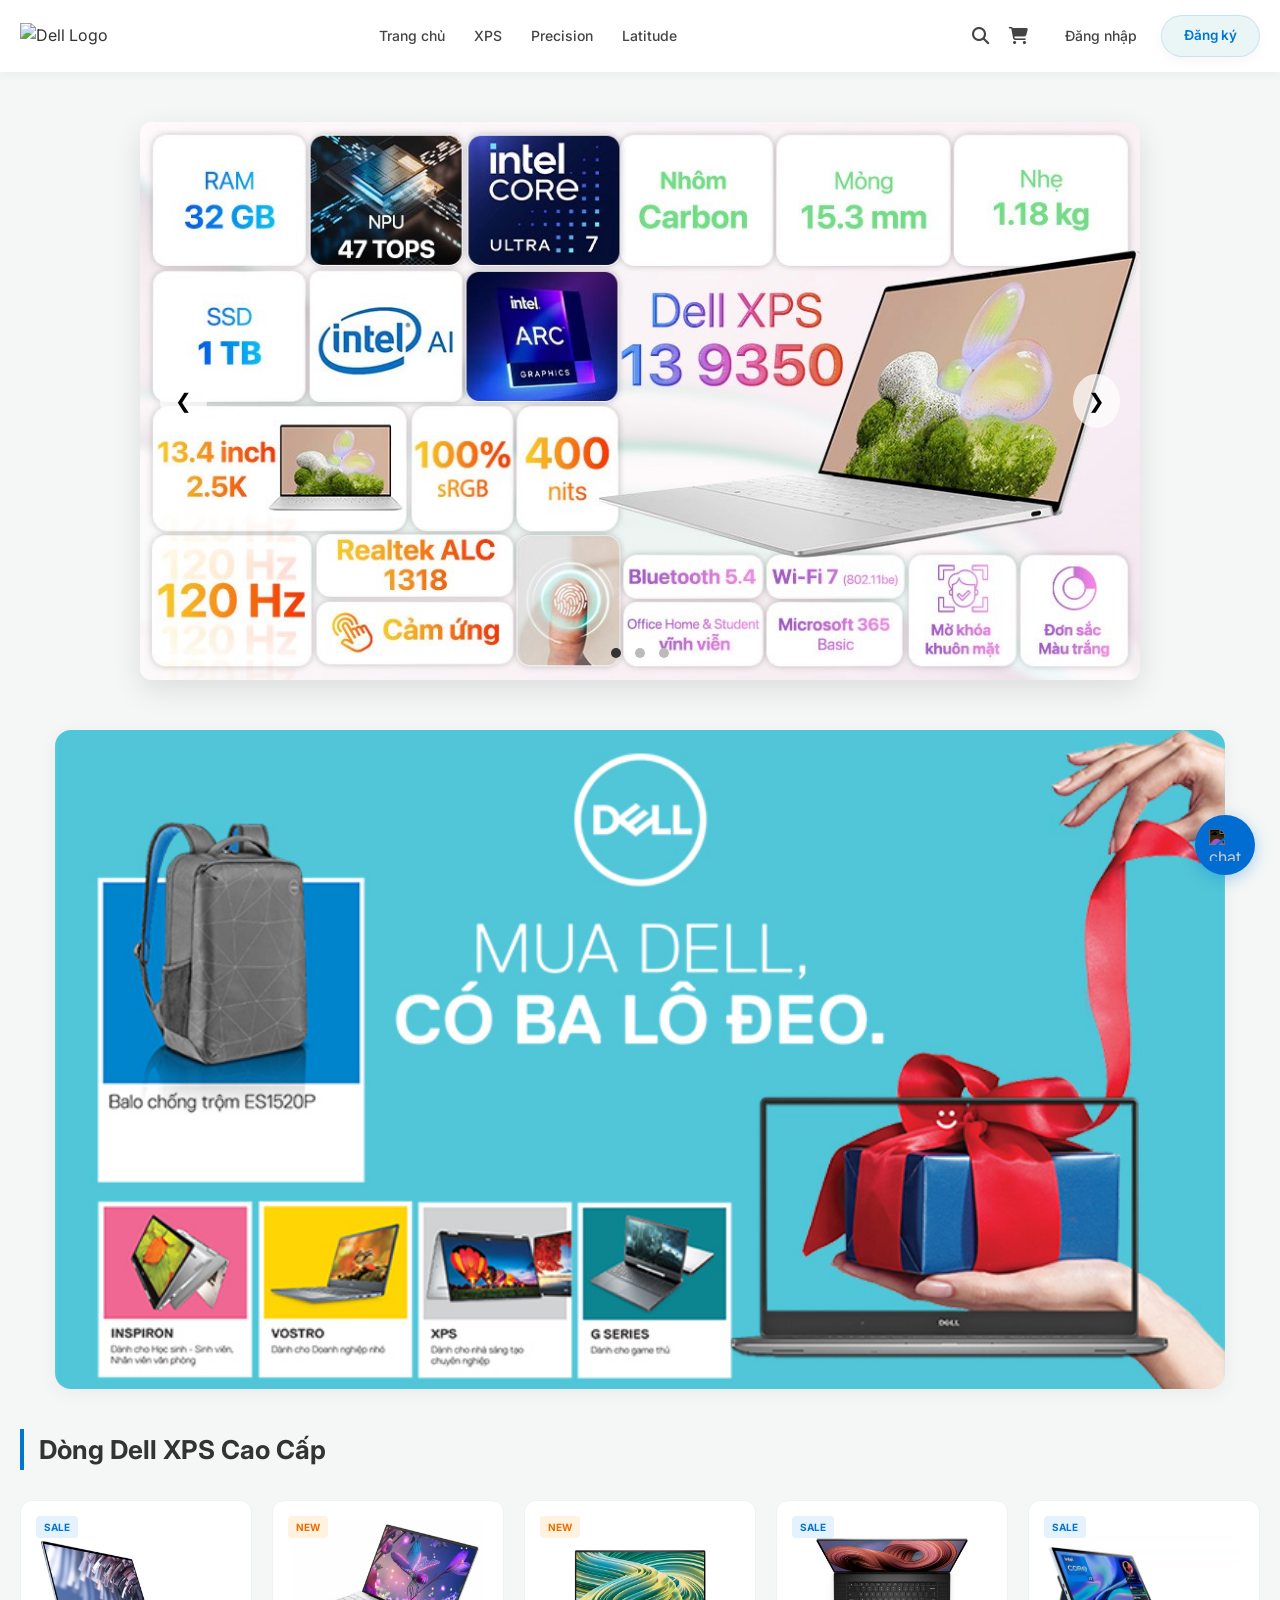
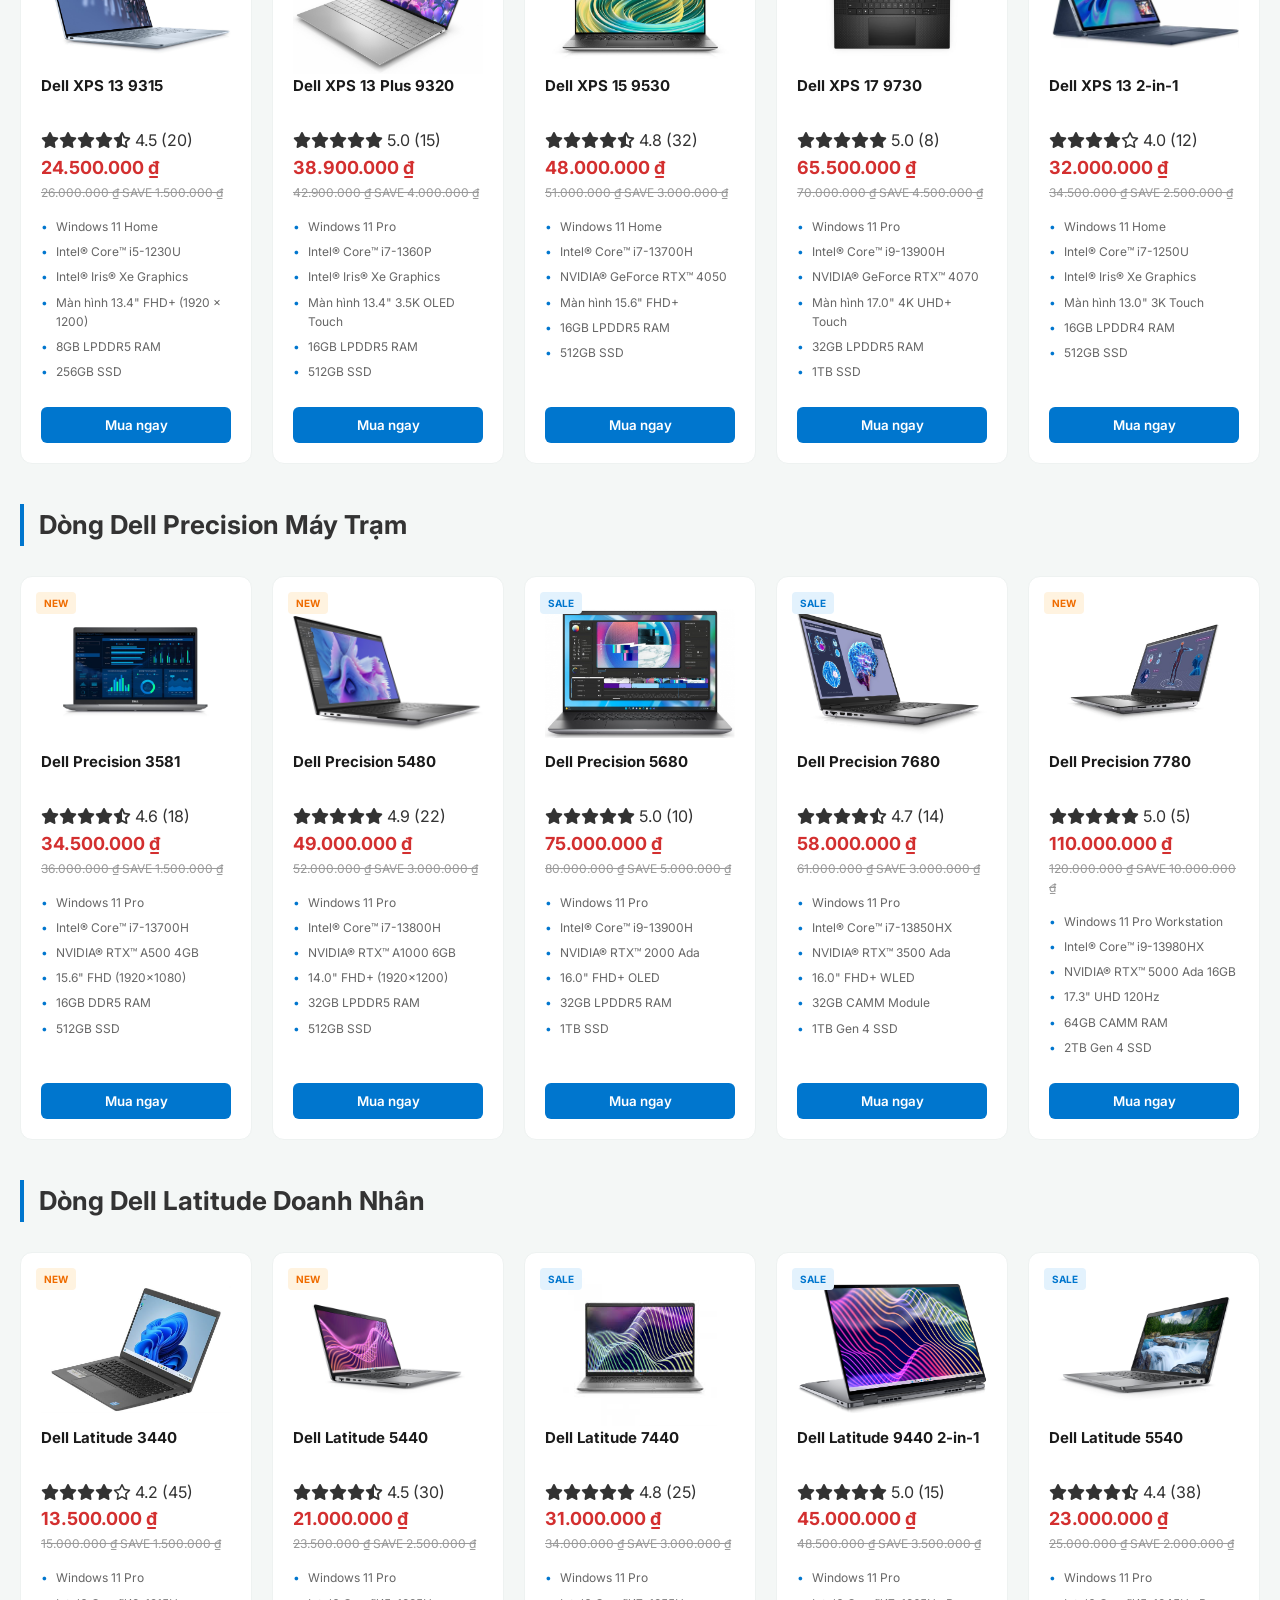
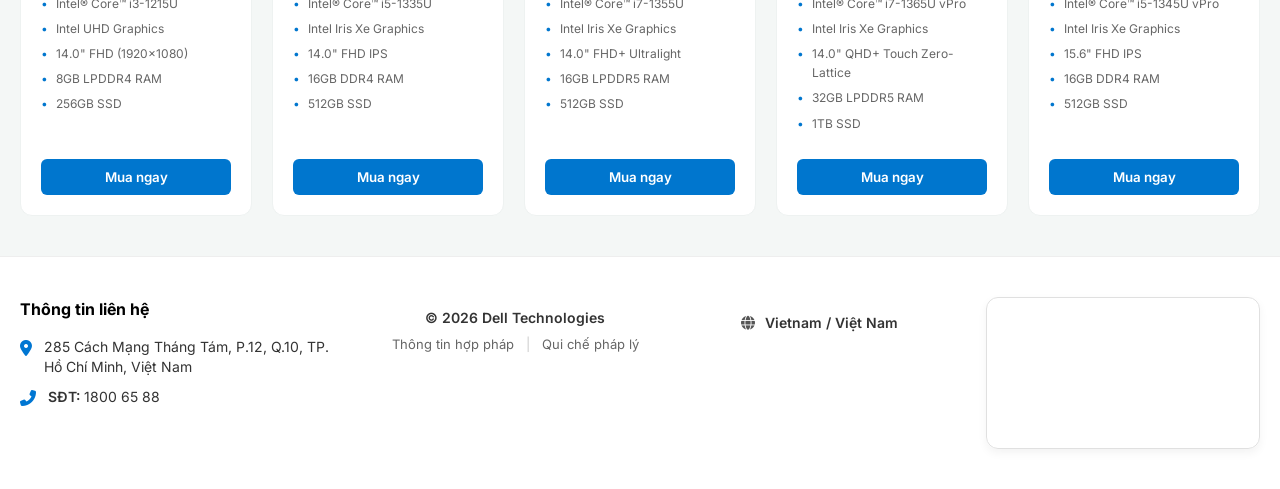
==== index.html @ 3cbc4e4b "first commit" ====
<!DOCTYPE html>
<html lang="vi">
<head>
    <meta charset="UTF-8">
    <meta name="viewport" content="width=device-width, initial-scale=1.0">
    <title>Dell Store - Cửa hàng chính hãng</title>
    <link rel="preconnect" href="https://fonts.googleapis.com">
    <link rel="preconnect" href="https://fonts.gstatic.com" crossorigin>
    <link href="https://fonts.googleapis.com/css2?family=Roboto:wght@300;400;500;700&display=swap" rel="stylesheet">
    <link rel="stylesheet" href="style.css">
    <link rel="stylesheet" href="https://cdnjs.cloudflare.com/ajax/libs/font-awesome/6.4.0/css/all.min.css">
</head>
<body>


<nav class="navbar">
    <div class="nav-container">
        <div class="logo">
            <img src="https://upload.wikimedia.org/wikipedia/commons/1/18/Dell_logo_2016.svg" alt="Dell Logo">
        </div>
        <div class="nav-links">
            <a href="#">Trang chủ</a>
            <a href="#xps-section">XPS</a>
            <a href="#precision-section">Precision</a>
            <a href="#latitude-section">Latitude</a>
        </div>
        <div class="nav-icons">
<div class="nav-icons">
    <i class="fas fa-search"></i>
    
    <div class="cart-wrapper">
    <i class="fas fa-shopping-cart" id="cart-icon"></i>
    <span class="cart-badge" id="cart-count" style="display: none;">0</span>
    
    <div class="cart-hover-info" id="cart-dropdown">
        <p>Giỏ hàng đang trống</p>
        <div id="cart-content" style="display: none;">
            <p>Tạm tính: <span class="total-price" id="cart-total">0đ</span></p>
            <button class="view-cart-btn">Thanh toán ngay</button>
        </div>
    </div>
</div>
    
    <div class="auth-buttons" id="auth-section">
        <a href="auth.html" class="btn-login" onclick="loginSimulate()">Đăng nhập</a>
        <a href="auth.html" class="btn-register">Đăng ký</a>
    </div>

    <div class="user-logged-in" id="user-section" style="display: none;">
        <span class="nickname">Chào, <strong id="user-name">Dell_Fan_01</strong></span>
        <i class="fas fa-chevron-down"></i>
        <div class="user-dropdown-menu">
            <a href="#">Tài khoản của tôi</a>
            <a href="#" onclick="logoutSimulate()">Đăng xuất</a>
        </div>
    </div>
</div>
            
        </div>
    </div>
</nav>
    <div class="carousel-container">
       <button class="btn prev" onclick="moveSlide(-1)">&#10094;</button>
       <button class="btn next" onclick="moveSlide(1)">&#10095;</button>

      <div class="slides" id="slider">
        <div class="slide">
            <img src="vi-vn-dell-xps-13-9350-ultra-7-258v-pp9h1-slider-1.jpg" alt="Dell XPS 1">
        </div>
        <div class="slide">
            <img src="vi-vn-dell-latitude-3450-i5-l34501335u16512wn-slider-1.jpg" alt="Dell XPS 2">
        </div>
        <div class="slide">
            <img src="vi-vn-dell-precision-16-7680-i7-71024681-slider-1.jpg" alt="Dell XPS 3">
        </div>
      </div>

      <div class="dots-container" id="dots">
        <span class="dot active" onclick="currentSlide(0)"></span>
        <span class="dot" onclick="currentSlide(1)"></span>
        <span class="dot" onclick="currentSlide(2)"></span>
      </div>
    </div>
    <section class="promo-banner-container">
       <a href="#link-khuyen-mai" class="promo-banner-link">
        <img src="dellcopy_800x450.jpg" alt="Mua Dell, có ba lô đeo" class="promo-banner-img">
       </a>
    </section>

    <div class="container">
        <main class="main-content">
            
            <h2 class="section-title" id="xps-section">Dòng Dell XPS Cao Cấp</h2>
            <div class="product-grid">
                <div class="product-card">
                    <div class="card-badges"><span class="badge new">SALE</span></div>
                    
                    <img src="xps-13-9315-HanoiLab-7-scaled.jpg" alt="Dell XPS 13 9315" style="width: 100%; height: 153.25px; object-fit: contain;">
                    <div class="p-content">
                        <h3 class="p-name">Dell XPS 13 9315</h3>
                        <div class="p-rating"><i class="fas fa-star"></i><i class="fas fa-star"></i><i class="fas fa-star"></i><i class="fas fa-star"></i><i class="fas fa-star-half-alt"></i> <span>4.5 (20)</span></div>
                        <div class="p-price-box">
                            <p class="price-current">24.500.000 ₫</p>
                            <p class="price-old">26.000.000 ₫ <span class="save-tag">SAVE 1.500.000 ₫</span></p>
                        </div>
                        <ul class="p-specs">
                            <li>Windows 11 Home</li>
                            <li>Intel® Core™ i5-1230U</li>
                            <li>Intel® Iris® Xe Graphics</li>
                            <li>Màn hình 13.4" FHD+ (1920 x 1200)</li>
                            <li>8GB LPDDR5 RAM</li>
                            <li>256GB SSD</li>
                        </ul>
                    </div>
                    <div class="card-actions">
                        <button class="btn-buy" onclick="addToCart('Dell XPS 13 9315', 24500000)">Mua ngay</button>
                    </div>
                </div>

                <div class="product-card">
                    <div class="card-badges"><span class="badge deal">NEW</span></div>
                    <img src="DELL-XPS-13-PLUS-9320-Hanoilab-3-scaled.jpg" alt=; style="width: 100%; height: auto; object-fit: contain;">
                    <div class="p-content">
                        <h3 class="p-name">Dell XPS 13 Plus 9320</h3>
                        <div class="p-rating"><i class="fas fa-star"></i><i class="fas fa-star"></i><i class="fas fa-star"></i><i class="fas fa-star"></i><i class="fas fa-star"></i> <span>5.0 (15)</span></div>
                        <div class="p-price-box">
                            <p class="price-current">38.900.000 ₫</p>
                            <p class="price-old">42.900.000 ₫ <span class="save-tag">SAVE 4.000.000 ₫</span></p>
                        </div>
                        <ul class="p-specs">
                            <li>Windows 11 Pro</li>
                            <li>Intel® Core™ i7-1360P</li>
                            <li>Intel® Iris® Xe Graphics</li>
                            <li>Màn hình 13.4" 3.5K OLED Touch</li>
                            <li>16GB LPDDR5 RAM</li>
                            <li>512GB SSD</li>
                        </ul>
                    </div>
                    <div class="card-actions">
                        <button class="btn-buy" onclick="addToCart('Dell XPS 13 Plus', 38900000)">Mua ngay</button>
                    </div>
                </div>

                <div class="product-card">
                    <div class="card-badges"><span class="badge deal">NEW</span></div>
                    <img src="dell-xps-15-9530-i7-71015716-thumb-600x600.jpg" alt=; style="width: 100%; height: 153.25px; object-fit: contain;">
                    <div class="p-content">
                        <h3 class="p-name">Dell XPS 15 9530</h3>
                        <div class="p-rating"><i class="fas fa-star"></i><i class="fas fa-star"></i><i class="fas fa-star"></i><i class="fas fa-star"></i><i class="fas fa-star-half-alt"></i> <span>4.8 (32)</span></div>
                        <div class="p-price-box">
                            <p class="price-current">48.000.000 ₫</p>
                            <p class="price-old">51.000.000 ₫ <span class="save-tag">SAVE 3.000.000 ₫</span></p>
                        </div>
                        <ul class="p-specs">
                            <li>Windows 11 Home</li>
                            <li>Intel® Core™ i7-13700H</li>
                            <li>NVIDIA® GeForce RTX™ 4050</li>
                            <li>Màn hình 15.6" FHD+</li>
                            <li>16GB LPDDR5 RAM</li>
                            <li>512GB SSD</li>
                        </ul>
                    </div>
                    <div class="card-actions">
                        <button class="btn-buy" onclick="addToCart('Dell XPS 15 9530', 48000000)">Mua ngay</button>
                    </div>
                </div>

                <div class="product-card">
                    <div class="card-badges"><span class="badge new">SALE</span></div>
                    <img src="dell-xps-9730-keyboard-2mobile.jpg" alt=; style="width: 100%; height: 153.25px; object-fit: contain;">
                    
                    <div class="p-content">
                        <h3 class="p-name">Dell XPS 17 9730</h3>
                        <div class="p-rating"><i class="fas fa-star"></i><i class="fas fa-star"></i><i class="fas fa-star"></i><i class="fas fa-star"></i><i class="fas fa-star"></i> <span>5.0 (8)</span></div>
                        <div class="p-price-box">
                            <p class="price-current">65.500.000 ₫</p>
                            <p class="price-old">70.000.000 ₫ <span class="save-tag">SAVE 4.500.000 ₫</span></p>
                        </div>
                        <ul class="p-specs">
                            <li>Windows 11 Pro</li>
                            <li>Intel® Core™ i9-13900H</li>
                            <li>NVIDIA® GeForce RTX™ 4070</li>
                            <li>Màn hình 17.0" 4K UHD+ Touch</li>
                            <li>32GB LPDDR5 RAM</li>
                            <li>1TB SSD</li>
                        </ul>
                    </div>
                    <div class="card-actions">
                        <button class="btn-buy" onclick="addToCart('Dell XPS 17 9730', 65500000)">Mua ngay</button>
                    </div>
                </div>

                <div class="product-card">
                    <div class="card-badges"><span class="badge new">SALE</span></div>
                    <img src="dell_xps_13_2-in-1_95610c16b4a347cd89a08b01af282b1a.jpg" alt=; style="width: 100%; height: 153.25px; object-fit: contain;">
                    
                    <div class="p-content">
                        <h3 class="p-name">Dell XPS 13 2-in-1</h3>
                        <div class="p-rating"><i class="fas fa-star"></i><i class="fas fa-star"></i><i class="fas fa-star"></i><i class="fas fa-star"></i><i class="far fa-star"></i> <span>4.0 (12)</span></div>
                        <div class="p-price-box">
                            <p class="price-current">32.000.000 ₫</p>
                            <p class="price-old">34.500.000 ₫ <span class="save-tag">SAVE 2.500.000 ₫</span></p>
                        </div>
                        <ul class="p-specs">
                            <li>Windows 11 Home</li>
                            <li>Intel® Core™ i7-1250U</li>
                            <li>Intel® Iris® Xe Graphics</li>
                            <li>Màn hình 13.0" 3K Touch</li>
                            <li>16GB LPDDR4 RAM</li>
                            <li>512GB SSD</li>
                        </ul>
                    </div>
                    <div class="card-actions">
                        <button class="btn-buy" onclick="addToCart('Dell XPS 13 2-in-1', 32000000)">Mua ngay</button>
                    </div>
                </div>
            </div>

            <h2 class="section-title" id="precision-section" style="margin-top: 40px;">Dòng Dell Precision Máy Trạm</h2>
            <div class="product-grid">
                <div class="product-card">
                    <div class="card-badges"><span class="badge deal">NEW</span></div>
                    <img src="dell-precision-15-3581-2023-mac24h.jpg" alt=; style="width: 100%; height: 153.25px; object-fit: contain;">
                    
                    <div class="p-content">
                        <h3 class="p-name">Dell Precision 3581</h3>
                        <div class="p-rating"><i class="fas fa-star"></i><i class="fas fa-star"></i><i class="fas fa-star"></i><i class="fas fa-star"></i><i class="fas fa-star-half-alt"></i> <span>4.6 (18)</span></div>
                        <div class="p-price-box">
                            <p class="price-current">34.500.000 ₫</p>
                            <p class="price-old">36.000.000 ₫ <span class="save-tag">SAVE 1.500.000 ₫</span></p>
                        </div>
                        <ul class="p-specs">
                            <li>Windows 11 Pro</li>
                            <li>Intel® Core™ i7-13700H</li>
                            <li>NVIDIA® RTX™ A500 4GB</li>
                            <li>15.6" FHD (1920x1080)</li>
                            <li>16GB DDR5 RAM</li>
                            <li>512GB SSD</li>
                        </ul>
                    </div>
                    <div class="card-actions">
                        <button class="btn-buy" onclick="buyProduct('Dell Precision 3581', 34500000)">Mua ngay</button>
                    </div>
                </div>

                <div class="product-card">
                    <div class="card-badges"><span class="badge deal">NEW</span></div>
                    <img src="workstation-precision-14-5480-gallery-5.png" alt=; style="width: 100%; height: 153.25px; object-fit: contain;">
                    <div class="p-content">
                        <h3 class="p-name">Dell Precision 5480</h3>
                        <div class="p-rating"><i class="fas fa-star"></i><i class="fas fa-star"></i><i class="fas fa-star"></i><i class="fas fa-star"></i><i class="fas fa-star"></i> <span>4.9 (22)</span></div>
                        <div class="p-price-box">
                            <p class="price-current">49.000.000 ₫</p>
                            <p class="price-old">52.000.000 ₫ <span class="save-tag">SAVE 3.000.000 ₫</span></p>
                        </div>
                        <ul class="p-specs">
                            <li>Windows 11 Pro</li>
                            <li>Intel® Core™ i7-13800H</li>
                            <li>NVIDIA® RTX™ A1000 6GB</li>
                            <li>14.0" FHD+ (1920x1200)</li>
                            <li>32GB LPDDR5 RAM</li>
                            <li>512GB SSD</li>
                        </ul>
                    </div>
                    <div class="card-actions">
                        <button class="btn-buy" onclick="buyProduct('Dell Precision 5480', 49000000)">Mua ngay</button>
                    </div>
                </div>

                <div class="product-card">
                    <div class="card-badges"><span class="badge new">sale</span></div>
                    <img src="Dell-Precision-5680-16-inch-2023-mac24h.png" alt=; style="width: 100%; height: 153.25px; object-fit: contain;">
                    <div class="p-content">
                        <h3 class="p-name">Dell Precision 5680</h3>
                        <div class="p-rating"><i class="fas fa-star"></i><i class="fas fa-star"></i><i class="fas fa-star"></i><i class="fas fa-star"></i><i class="fas fa-star"></i> <span>5.0 (10)</span></div>
                        <div class="p-price-box">
                            <p class="price-current">75.000.000 ₫</p>
                            <p class="price-old">80.000.000 ₫ <span class="save-tag">SAVE 5.000.000 ₫</span></p>
                        </div>
                        <ul class="p-specs">
                            <li>Windows 11 Pro</li>
                            <li>Intel® Core™ i9-13900H</li>
                            <li>NVIDIA® RTX™ 2000 Ada</li>
                            <li>16.0" FHD+ OLED</li>
                            <li>32GB LPDDR5 RAM</li>
                            <li>1TB SSD</li>
                        </ul>
                    </div>
                    <div class="card-actions">
                        <button class="btn-buy" onclick="buyProduct('Dell Precision 5680', 75000000)">Mua ngay</button>
                    </div>
                </div>

                <div class="product-card">
                    <div class="card-badges"><span class="badge new">sale</span></div>
                    <img src="Precision-7680-Workstation-4.jpg" alt=; style="width: 100%; height: 153.25px; object-fit: contain;">
                    <div class="p-content">
                        <h3 class="p-name">Dell Precision 7680</h3>
                        <div class="p-rating"><i class="fas fa-star"></i><i class="fas fa-star"></i><i class="fas fa-star"></i><i class="fas fa-star"></i><i class="fas fa-star-half-alt"></i> <span>4.7 (14)</span></div>
                        <div class="p-price-box">
                            <p class="price-current">58.000.000 ₫</p>
                            <p class="price-old">61.000.000 ₫ <span class="save-tag">SAVE 3.000.000 ₫</span></p>
                        </div>
                        <ul class="p-specs">
                            <li>Windows 11 Pro</li>
                            <li>Intel® Core™ i7-13850HX</li>
                            <li>NVIDIA® RTX™ 3500 Ada</li>
                            <li>16.0" FHD+ WLED</li>
                            <li>32GB CAMM Module</li>
                            <li>1TB Gen 4 SSD</li>
                        </ul>
                    </div>
                    <div class="card-actions">
                        <button class="btn-buy" onclick="buyProduct('Dell Precision 7680', 58000000)">Mua ngay</button>
                    </div>
                </div>

                <div class="product-card">
                    <div class="card-badges"><span class="badge deal">New</span></div>
                    <img src="dell-precision-7780-2023-right-2tmobile.jpg" alt=; style="width: 100%; height: 153.25px; object-fit: contain;">
                    <div class="p-content">
                        <h3 class="p-name">Dell Precision 7780</h3>
                        <div class="p-rating"><i class="fas fa-star"></i><i class="fas fa-star"></i><i class="fas fa-star"></i><i class="fas fa-star"></i><i class="fas fa-star"></i> <span>5.0 (5)</span></div>
                        <div class="p-price-box">
                            <p class="price-current">110.000.000 ₫</p>
                            <p class="price-old">120.000.000 ₫ <span class="save-tag">SAVE 10.000.000 ₫</span></p>
                        </div>
                        <ul class="p-specs">
                            <li>Windows 11 Pro Workstation</li>
                            <li>Intel® Core™ i9-13980HX</li>
                            <li>NVIDIA® RTX™ 5000 Ada 16GB</li>
                            <li>17.3" UHD 120Hz</li>
                            <li>64GB CAMM RAM</li>
                            <li>2TB Gen 4 SSD</li>
                        </ul>
                    </div>
                    <div class="card-actions">
                        <button class="btn-buy" onclick="buyProduct('Dell Precision 7780', 110000000)">Mua ngay</button>
                    </div>
                </div>
            </div>

            <h2 class="section-title" id="latitude-section" style="margin-top: 40px;">Dòng Dell Latitude Doanh Nhân</h2>
            <div class="product-grid">
                <div class="product-card">
                    <div class="card-badges"><span class="badge deal">NEW</span></div>
                    <img src="-latitude-3440-i5-l3440i51235u16g512g-glr-2-638622519334247308-750x500_29f579f240f44a2fb5c3185160acebb2.jpg" alt=; style="width: 100%; height: 153.25px; object-fit: contain;">
                     
                    <div class="p-content">
                        <h3 class="p-name">Dell Latitude 3440</h3>
                        <div class="p-rating"><i class="fas fa-star"></i><i class="fas fa-star"></i><i class="fas fa-star"></i><i class="fas fa-star"></i><i class="far fa-star"></i> <span>4.2 (45)</span></div>
                        <div class="p-price-box">
                            <p class="price-current">13.500.000 ₫</p>
                            <p class="price-old">15.000.000 ₫ <span class="save-tag">SAVE 1.500.000 ₫</span></p>
                        </div>
                        <ul class="p-specs">
                            <li>Windows 11 Pro</li>
                            <li>Intel® Core™ i3-1215U</li>
                            <li>Intel UHD Graphics</li>
                            <li>14.0" FHD (1920x1080)</li>
                            <li>8GB LPDDR4 RAM</li>
                            <li>256GB SSD</li>
                        </ul>
                    </div>
                    <div class="card-actions">
                        <button class="btn-buy" onclick="buyProduct('Dell Latitude 3440', 13500000)">Mua ngay</button>
                    </div>
                </div>

                <div class="product-card">
                    <div class="card-badges"><span class="badge deal">New</span></div>
                    <img src="1-laptop-dell-latitude-5440.png" alt=; style="width: 100%; height: 153.25px; object-fit: contain;">
                    <div class="p-content">
                        <h3 class="p-name">Dell Latitude 5440</h3>
                        <div class="p-rating"><i class="fas fa-star"></i><i class="fas fa-star"></i><i class="fas fa-star"></i><i class="fas fa-star"></i><i class="fas fa-star-half-alt"></i> <span>4.5 (30)</span></div>
                        <div class="p-price-box">
                            <p class="price-current">21.000.000 ₫</p>
                            <p class="price-old">23.500.000 ₫ <span class="save-tag">SAVE 2.500.000 ₫</span></p>
                        </div>
                        <ul class="p-specs">
                            <li>Windows 11 Pro</li>
                            <li>Intel® Core™ i5-1335U</li>
                            <li>Intel Iris Xe Graphics</li>
                            <li>14.0" FHD IPS</li>
                            <li>16GB DDR4 RAM</li>
                            <li>512GB SSD</li>
                        </ul>
                    </div>
                    <div class="card-actions">
                        <button class="btn-buy" onclick="buyProduct('Dell Latitude 5440', 21000000)">Mua ngay</button>
                    </div>
                </div>

                <div class="product-card">
                    <div class="card-badges"><span class="badge new">sale</span></div>
                    <img src="images.jpg" alt=; style="width: 100%; height: 153.25px; object-fit: contain;">
                    <div class="p-content">
                        <h3 class="p-name">Dell Latitude 7440</h3>
                        <div class="p-rating"><i class="fas fa-star"></i><i class="fas fa-star"></i><i class="fas fa-star"></i><i class="fas fa-star"></i><i class="fas fa-star"></i> <span>4.8 (25)</span></div>
                        <div class="p-price-box">
                            <p class="price-current">31.000.000 ₫</p>
                            <p class="price-old">34.000.000 ₫ <span class="save-tag">SAVE 3.000.000 ₫</span></p>
                        </div>
                        <ul class="p-specs">
                            <li>Windows 11 Pro</li>
                            <li>Intel® Core™ i7-1355U</li>
                            <li>Intel Iris Xe Graphics</li>
                            <li>14.0" FHD+ Ultralight</li>
                            <li>16GB LPDDR5 RAM</li>
                            <li>512GB SSD</li>
                        </ul>
                    </div>
                    <div class="card-actions">
                        <button class="btn-buy" onclick="buyProduct('Dell Latitude 7440', 31000000)">Mua ngay</button>
                    </div>
                </div>

                <div class="product-card">
                    <div class="card-badges"><span class="badge new">sale</span></div>
                    <img src="notebook-latitude-14-9440-t-wlan-gray-gallery-2.png" alt=; style="width: 100%; height: 153.25px; object-fit: contain;">
                    <div class="p-content">
                        <h3 class="p-name">Dell Latitude 9440 2-in-1</h3>
                        <div class="p-rating"><i class="fas fa-star"></i><i class="fas fa-star"></i><i class="fas fa-star"></i><i class="fas fa-star"></i><i class="fas fa-star"></i> <span>5.0 (15)</span></div>
                        <div class="p-price-box">
                            <p class="price-current">45.000.000 ₫</p>
                            <p class="price-old">48.500.000 ₫ <span class="save-tag">SAVE 3.500.000 ₫</span></p>
                        </div>
                        <ul class="p-specs">
                            <li>Windows 11 Pro</li>
                            <li>Intel® Core™ i7-1365U vPro</li>
                            <li>Intel Iris Xe Graphics</li>
                            <li>14.0" QHD+ Touch Zero-Lattice</li>
                            <li>32GB LPDDR5 RAM</li>
                            <li>1TB SSD</li>
                        </ul>
                    </div>
                    <div class="card-actions">
                        <button class="btn-buy" onclick="buyProduct('Dell Latitude 9440', 45000000)">Mua ngay</button>
                    </div>
                </div>

                <div class="product-card">
                    <div class="card-badges"><span class="badge new">sale</span></div>
                    <img src="729991b0-8254-405c-b649-2486e886af57 (1).jpg" alt=; style="width: 100%; height: 153.25px; object-fit: contain;">
                    <div class="p-content">
                        <h3 class="p-name">Dell Latitude 5540</h3>
                        <div class="p-rating"><i class="fas fa-star"></i><i class="fas fa-star"></i><i class="fas fa-star"></i><i class="fas fa-star"></i><i class="fas fa-star-half-alt"></i> <span>4.4 (38)</span></div>
                        <div class="p-price-box">
                            <p class="price-current">23.000.000 ₫</p>
                            <p class="price-old">25.000.000 ₫ <span class="save-tag">SAVE 2.000.000 ₫</span></p>
                        </div>
                        <ul class="p-specs">
                            <li>Windows 11 Pro</li>
                            <li>Intel® Core™ i5-1345U vPro</li>
                            <li>Intel Iris Xe Graphics</li>
                            <li>15.6" FHD IPS</li>
                            <li>16GB DDR4 RAM</li>
                            <li>512GB SSD</li>
                        </ul>
                    </div>
                    <div class="card-actions">
                        <button class="btn-buy" onclick="buyProduct('Dell Latitude 5540', 23000000)">Mua ngay</button>
                    </div>
                </div>
            </div>

        </main>
    </div>

<div id="chat-icon" onclick="openChatbot()">
    <img src="https://cdn-icons-png.flaticon.com/512/134/134914.png" alt="chat-icon">
</div>

<div id="chatbot-container">
    <iframe
        src="https://www.chatbase.co/chatbot-iframe/plX689pUz1TY6OzKmyEY8"
        width="100%"
        style="height: 100%;"
        frameborder="0"
    ></iframe>
</div>


<footer class="tech-footer">
    <div class="footer-wrap">
        <div class="footer-column contact-area">
            <h4 class="footer-title">Thông tin liên hệ</h4>
            <div class="footer-item">
                <i class="fas fa-map-marker-alt"></i>
                <p>285 Cách Mạng Tháng Tám, P.12, Q.10, TP. Hồ Chí Minh, Việt Nam</p>
            </div>
            <div class="footer-item">
                <i class="fas fa-phone-alt"></i>
                <p><span class="label">SĐT:</span> 1800 65 88</p>
            </div>
        </div>

        <div class="footer-column info-area">
            <p class="copyright-main">© 2026 Dell Technologies</p>
            <div class="legal-wrap">
                <a href="#">Thông tin hợp pháp</a>
                <span class="divider">|</span>
                <a href="#">Qui chế pháp lý</a>
            </div>
        </div>

        <div class="footer-column region-area">
            <div class="region-selector">
                <i class="fas fa-globe"></i>
                <span class="region-text">Vietnam / Việt Nam</span>
            </div>
        </div>

        <div class="footer-column map-area">
            <div class="footer-map-mini">
                <iframe 
                    src="https://www.google.com/maps/embed?pb=!1m18!1m12!1m3!1d3919.447877543564!2d106.6749339758385!3d10.776967159182372!2m3!1f0!2f0!3f0!3m2!1i1024!2i768!4f13.1!3m3!1m2!1s0x31752f211a30140f%3A0x367332a6884618e!2zMjg1IEPDoWNoIE3huqFuZyBUaMOhbmcgVMOhbSwgUGjGsOG7nW5nIDEyLCBRdeG6rW4gMTAsIEjhu5MgQ2jDrSBNaW5oLCBWaeG7h3QgTmFt!5e0!3m2!1svi!2s!4v1700000000000" 
                    width="100%" 
                    height="150" 
                    style="border:0;" 
                    allowfullscreen="" 
                    loading="lazy">
                </iframe>
            </div>
        </div>
    </div>
</footer>

    <script src="script.js"></script>
</body>
</html>
---- style.css ----
/* Import Font chữ từ Google */
@import url('https://fonts.googleapis.com/css2?family=Inter:wght@300;400;500;700&display=swap');

* {
    margin: 0;
    padding: 0;
    box-sizing: border-box;
    font-family: 'Inter', sans-serif;
}

body {
    background-color: #f4f7f6; /* Màu nền xám nhẹ cực sang */
    color: #333;
    line-height: 1.6;
}

/* Navbar & Topbar */
.topbar {
    background: #fff;
    border-bottom: 1px solid #eee;
    font-size: 12px;
    padding: 8px 0;
    color: #666;
}

.topbar-container {
    max-width: 1300px;
    margin: auto;
    display: flex;
    justify-content: space-between;
    padding: 0 20px;
}

.navbar {
    background: rgba(255, 255, 255, 0.95);
    backdrop-filter: blur(10px); /* Hiệu ứng Glassmorphism nhẹ */
    position: sticky;
    top: 0;
    z-index: 1000;
    box-shadow: 0 2px 10px rgba(0,0,0,0.05);
}

.nav-container {
    max-width: 1300px;
    margin: auto;
    display: flex;
    align-items: center;
    justify-content: space-between;
    padding: 15px 20px;
}

.logo img { height: 28px; }

.nav-links a {
    text-decoration: none;
    color: #444;
    margin-right: 25px;
    font-weight: 500;
    font-size: 14px;
    transition: 0.3s;
}

.nav-links a:hover { color: #0076ce; }

.nav-icons {
    display: flex;
    gap: 20px;
    align-items: center;
    font-size: 18px;
}

/* User Dropdown */
.user-menu { position: relative; cursor: pointer; }
.user-dropdown {
    position: absolute;
    right: 0;
    top: 35px;
    background: white;
    min-width: 180px;
    box-shadow: 0 10px 25px rgba(0,0,0,0.1);
    border-radius: 8px;
    padding: 15px;
    display: none;
}
.user-menu:hover .user-dropdown { display: block; }
/* --- 1. Khung chứa tổng thể --- */
.container {
    max-width: 1300px;
    margin: 40px auto;
    padding: 0 20px;
}

.section-title {
    font-size: 26px;
    font-weight: 700;
    margin-bottom: 30px;
    padding-left: 15px;
    border-left: 4px solid #0076ce;
}

.product-grid {
    display: grid;
    grid-template-columns: repeat(5, 1fr); /* 5 sản phẩm mỗi hàng */
    gap: 20px;
}

/* --- 2. Card Sản phẩm (Dựa trên ASUS Store & Fix nút) --- */
.product-card {
    background: #fff;
    border-radius: 12px;
    border: 1px solid #eef2f1;
    display: flex;
    flex-direction: column; /* Xếp các phần tử theo cột dọc */
    height: 100%;           /* Ép các card trong cùng hàng có độ cao bằng nhau */
    padding: 20px;
    transition: all 0.3s ease;
    position: relative;
    box-sizing: border-box;
}

.product-card:hover {
    transform: translateY(-5px);
    box-shadow: 0 15px 35px rgba(0,0,0,0.1);
}

/* --- 3. Badge & Hình ảnh --- */
.card-badges {
    position: absolute;
    top: 15px;
    left: 15px;
    z-index: 2;
    display: flex;
    gap: 5px;
}

.badge {
    font-size: 10px;
    font-weight: 700;
    padding: 3px 8px;
    border-radius: 4px;
    text-transform: uppercase;
}
.badge.new { background: #e3f2fd; color: #0076ce; }
.badge.deal { background: #fff3e0; color: #ef6c00; }

.p-img {
    width: 100%;
    height: 160px; /* Độ cao cố định cho khung ảnh */
    object-fit: contain; /* Giữ tỷ lệ ảnh không bị méo */
    margin-bottom: 15px;
    display: block;
}

/* --- 4. Nội dung thông tin --- */
.p-name {
    font-size: 15px;
    font-weight: 700;
    color: #1a1a1a;
    height: 44px; /* Giới hạn tên trong 2 dòng */
    overflow: hidden;
    margin-bottom: 10px;
    display: -webkit-box;
    -webkit-line-clamp: 2;
    -webkit-box-orient: vertical;
}

.p-price-box {
    margin-bottom: 15px;
}

.price-current {
    font-size: 18px;
    font-weight: 700;
    color: #d32f2f;
    display: block;
}

.price-old {
    font-size: 12px;
    color: #999;
    text-decoration: line-through;
}

/* --- 5. Thông số kỹ thuật & Nút bấm --- */
.p-specs {
    list-style: none;
    padding: 0;
    margin: 10px 0 0 0;
    flex-grow: 1; /* QUAN TRỌNG: Chiếm hết khoảng trống thừa để đẩy nút xuống */
}

.p-specs li {
    font-size: 12px;
    color: #666;
    margin-bottom: 6px;
    position: relative;
    padding-left: 15px;
}

.p-specs li::before {
    content: "•";
    position: absolute;
    left: 0;
    color: #0076ce;
}

.card-actions { 
    margin-top: auto; /* QUAN TRỌNG: Ép cụm nút luôn nằm sát đáy Card */
    padding-top: 20px;
}

.btn-buy {
    width: 100%;
    background: #0076ce;
    color: white;
    border: none;
    padding: 10px;
    border-radius: 6px;
    font-weight: 600;
    cursor: pointer;
    transition: 0.3s;
}

.btn-buy:hover { 
    background: #005a9e; 
}

/* --- 6. Responsive (Tùy chọn cho điện thoại) --- */
@media (max-width: 1024px) {
    .product-grid { grid-template-columns: repeat(3, 1fr); }
}
@media (max-width: 768px) {
    .product-grid { grid-template-columns: repeat(2, 1fr); }
}
/* Giao diện Đăng nhập / Đăng ký */
.auth-body {
    background-color: #f6f6f6;
    margin: 0;
    display: flex;
    justify-content: center;
    align-items: center;
    height: 100vh;
    font-family: 'Roboto', sans-serif;
}

.auth-wrapper {
    width: 100%;
    max-width: 450px;
    padding: 20px;
}

.auth-container {
    background: #fff;
    border: 1px solid #e0e0e0;
    box-shadow: 0 10px 40px rgba(0,0,0,0.08);
    padding: 40px;
}

.auth-header {
    text-align: center;
    margin-bottom: 30px;
}

.auth-header img {
    height: 32px;
    margin-bottom: 25px;
}

/* Tabs */
.auth-tabs {
    display: flex;
    border-bottom: 1px solid #eee;
}

.tab-btn {
    flex: 1;
    background: none;
    border: none;
    padding: 12px;
    font-size: 14px;
    font-weight: 700;
    color: #999;
    cursor: pointer;
    transition: 0.3s;
}

.tab-btn.active {
    color: #0076ce;
    border-bottom: 2px solid #0076ce;
}

/* Nội dung Form */
.auth-content {
    display: none;
}

.auth-content.active {
    display: block;
    animation: fadeIn 0.4s ease;
}

@keyframes fadeIn {
    from { opacity: 0; transform: translateY(10px); }
    to { opacity: 1; transform: translateY(0); }
}

.input-field {
    margin-bottom: 18px;
}

.input-field label {
    display: block;
    font-size: 13px;
    font-weight: 500;
    margin-bottom: 6px;
    color: #333;
}

.input-field input {
    width: 100%;
    padding: 12px;
    border: 1px solid #ccc;
    font-size: 14px;
    outline: none;
    transition: 0.2s;
}

.input-field input:focus {
    border-color: #0076ce;
}

.btn-main-blue {
    width: 100%;
    padding: 14px;
    background: #0076ce;
    color: #fff;
    border: none;
    font-size: 14px;
    font-weight: 700;
    cursor: pointer;
    margin-top: 10px;
}

.btn-main-blue:hover {
    background: #005a9e;
}

.form-options {
    display: flex;
    justify-content: space-between;
    font-size: 13px;
    margin-bottom: 20px;
    color: #666;
}

.form-options a { color: #0076ce; text-decoration: none; }

.policy-text {
    font-size: 12px;
    line-height: 1.5;
    color: #888;
    margin-bottom: 20px;
}

.policy-text a { color: #0076ce; text-decoration: none; }

.auth-footer {
    text-align: center;
    margin-top: 30px;
}

.auth-footer a {
    color: #888;
    text-decoration: none;
    font-size: 13px;
}


/* --- Responsive (Cho màn hình nhỏ) --- */
@media (max-width: 992px) {
    .footer-wrap {
        flex-direction: column; /* Chuyển thành cột */
        text-align: center;
        gap: 20px; /* Khoảng cách giữa các phần */
    }
    
    .contact-area, .info-area, .region-area {
        flex: 1 1 100%;
        text-align: center;
        padding: 0;
    }
    
    .footer-item {
        justify-content: center; /* Căn giữa thông tin contact */
    }
    
    .region-selector {
        justify-content: center;
    }
}
/* --- Ghép thêm phần Auth Buttons --- */

.auth-buttons {
    display: flex;
    align-items: center;
    gap: 12px;
    margin-left: 5px; /* Tạo khoảng cách nhỏ với icon giỏ hàng */
}

/* Nút Đăng nhập - Thanh lịch & Tinh tế */
.btn-login {
    text-decoration: none;
    color: #444;
    font-size: 14px;
    font-weight: 500;
    padding: 8px 12px;
    transition: color 0.3s ease;
}

.btn-login:hover {
    color: #0076ce;
}

/* Nút Đăng ký - Hiệu ứng Glassmorphism & Pastel Xanh Mint */
.btn-register {
    text-decoration: none;
    font-size: 13.5px;
    font-weight: 600;
    padding: 9px 22px;
    border-radius: 50px; /* Bo tròn hoàn toàn */
    
    /* Màu nền Pastel Mint Blue nhẹ nhàng */
    background: rgba(224, 242, 241, 0.7); 
    color: #0076ce;
    
    /* Viền trắng mờ tạo độ bóng Glass */
    border: 1px solid rgba(0, 118, 206, 0.15);
    backdrop-filter: blur(4px);
    
    box-shadow: 0 4px 12px rgba(0, 0, 0, 0.04);
    transition: all 0.3s cubic-bezier(0.25, 0.46, 0.45, 0.94);
}

.btn-register:hover {
    background: #0076ce;
    color: #ffffff;
    transform: translateY(-1px); /* Nhấc nhẹ lên khi hover */
    box-shadow: 0 6px 15px rgba(0, 118, 206, 0.2);
}

/* Căn chỉnh lại font-size cho các icon để đồng bộ với nút */
.nav-icons i {
    font-size: 17px; 
    color: #444;
    cursor: pointer;
    transition: 0.2s;
}

.nav-icons i:hover {
    color: #0076ce;
}

/* Responsive cho thiết bị di động */
@media (max-width: 768px) {
    .auth-buttons {
        display: none; /* Ẩn nút trên mobile để tránh tràn menu */
    }
}
/* --- Giỏ hàng nâng cao --- */
.cart-wrapper {
    position: relative;
    display: inline-block;
}

.cart-badge {
    position: absolute;
    top: -8px;
    right: -8px;
    background: #ff4d4d;
    color: white;
    font-size: 10px;
    padding: 2px 6px;
    border-radius: 50%;
}

.cart-hover-info {
    position: absolute;
    top: 100%;
    right: 0;
    background: white;
    min-width: 180px;
    padding: 15px;
    box-shadow: 0 10px 30px rgba(0,0,0,0.1);
    border-radius: 12px;
    display: none; /* Ẩn mặc định */
    z-index: 1001;
    margin-top: 15px;
    border: 1px solid #eee;
}

.cart-wrapper:hover .cart-hover-info {
    display: block; /* Hiện khi di chuột */
    animation: fadeIn 0.3s ease;
}

.total-price {
    color: #0076ce;
    font-weight: bold;
    display: block;
    margin-top: 5px;
}

/* --- Trạng thái đã đăng nhập (Nickname) --- */
.user-logged-in {
    display: flex;
    align-items: center;
    gap: 8px;
    font-size: 14px;
    cursor: pointer;
    position: relative;
    padding: 5px 12px;
    background: rgba(224, 242, 241, 0.5); /* Pastel nhẹ */
    border-radius: 50px;
    transition: 0.3s;
}

.user-logged-in:hover {
    background: rgba(224, 242, 241, 1);
}

.user-dropdown-menu {
    position: absolute;
    top: 110%;
    right: 0;
    background: white;
    min-width: 160px;
    box-shadow: 0 8px 20px rgba(0,0,0,0.1);
    border-radius: 10px;
    display: none;
    padding: 10px 0;
}

.user-logged-in:hover .user-dropdown-menu {
    display: block;
}

.user-dropdown-menu a {
    display: block;
    padding: 10px 20px;
    text-decoration: none;
    color: #444;
    font-size: 13px;
}

.user-dropdown-menu a:hover {
    background: #f8f9fa;
    color: #0076ce;
}

@keyframes fadeIn {
    from { opacity: 0; transform: translateY(10px); }
    to { opacity: 1; transform: translateY(0); }
}
.cart-wrapper {
    position: relative; /* Gốc tọa độ cho các phần tử con */
    display: flex;
    align-items: center;
}

.cart-badge {
    position: absolute;
    top: -5px;
    right: -10px;
    background: #ff4d4d;
    color: white;
    font-size: 10px;
    padding: 2px 5px;
    border-radius: 50%;
    font-weight: bold;
    pointer-events: none; /* Tránh cản trở chuột */
}

.cart-hover-info {
    position: absolute;
    top: calc(100% + 15px); /* Luôn cách top 1 khoảng cố định */
    right: 0;
    width: 200px;
    background: white;
    padding: 15px;
    border-radius: 12px;
    box-shadow: 0 10px 30px rgba(0,0,0,0.1);
    border: 1px solid #f0f0f0;
    
    /* Hiệu ứng ẩn hiện mượt mà */
    visibility: hidden;
    opacity: 0;
    transform: translateY(10px);
    transition: all 0.3s ease;
    z-index: 9999;
}

/* Chỉ hiện khi di chuột vào vùng chứa */
.cart-wrapper:hover .cart-hover-info {
    visibility: visible;
    opacity: 1;
    transform: translateY(0);
}

.view-cart-btn {
    width: 100%;
    background: #0076ce;
    color: white;
    border: none;
    padding: 8px;
    border-radius: 6px;
    cursor: pointer;
    margin-top: 10px;
    font-size: 12px;
}
#chat-icon {
        position: fixed;
        bottom: 25px; /* Tăng khoảng cách một chút cho đẹp */
        right: 25px;
        width: 60px;
        height: 60px;
        /* THAY ĐỔI: Dùng màu xanh dương đậm trùng màu nút "Mua ngay" của bạn */
        background-color: #016cd1; 
        border-radius: 50%;
        display: flex;
        align-items: center;
        justify-content: center;
        cursor: pointer;
        /* Hiệu ứng bóng đổ mềm mại, chuyên nghiệp */
        box-shadow: 0 4px 16px rgba(1, 108, 209, 0.3); 
        z-index: 9999; /* Đảm bảo luôn nằm trên cùng */
        transition: all 0.3s ease;
    }
    
    #chat-icon:hover {
        transform: scale(1.1) rotate(5deg); /* Thêm hiệu ứng xoay nhẹ khi di chuột */
        background-color: #0056a3; /* Tối màu hơn một chút khi hover */
    }

    /* Style cho icon bên trong nút */
    #chat-icon img {
        width: 32px;
        height: 32px;
        filter: invert(1); /* Làm icon trắng lên */
    }

    /* 2. KHUNG CHỨA CHATBOT */
    #chatbot-container {
        position: fixed;
        bottom: 100px; /* Nằm phía trên icon */
        right: 25px;
        width: 400px;
        height: 620px;
        background: white;
        border-radius: 16px; /* Bo góc mượt hơn */
        overflow: hidden;
        /* Bóng đổ sâu hơn để tạo cảm giác nổi khối */
        box-shadow: 0 12px 40px rgba(0,0,0,0.18);
        display: none; /* Mặc định ẩn */
        z-index: 9998;
        border: 1px solid #e1e1e1; /* Viền mỏng màu xám siêu nhẹ */
    }

    /* 3. MOBILE: Tối ưu cho điện thoại */
    @media (max-width: 480px) {
        #chatbot-container {
            width: 90%;
            height: 75%;
            right: 5%;
            bottom: 95px;
        }
    }
/* Tổng thể Footer */
.tech-footer {
    background-color: #ffffff;
    color: #333;
    border-top: 1px solid #eee;
    padding: 40px 0;
    font-family: 'Segoe UI', Roboto, Arial, sans-serif;
}

/* Container chính điều khiển layout */
.footer-wrap {
    max-width: 1300px; /* Tăng độ rộng để 4 block thở dễ hơn */
    margin: 0 auto;
    padding: 0 20px;
    display: flex;
    justify-content: space-between; /* Chia đều khoảng cách giữa các block */
    align-items: flex-start; /* Căn thẳng hàng bên trên */
    flex-wrap: wrap; /* Tự xuống hàng trên thiết bị nhỏ */
    gap: 30px; /* Khoảng cách an toàn giữa các block */
}

/* Class chung cho mỗi cột */
.footer-column {
    flex: 1; /* Cho phép các cột co giãn đều nhau */
    min-width: 250px; /* Không cho phép cột quá nhỏ gây vụn chữ */
}

/* 1. Chi tiết Liên hệ */
.contact-area {
    flex: 1.2; /* Ưu tiên cột này rộng hơn một chút vì nhiều chữ */
}

.footer-title {
    font-size: 16px;
    font-weight: 700;
    margin-bottom: 15px;
    color: #000;
}

.footer-item {
    display: flex;
    margin-bottom: 10px;
    line-height: 1.4;
}

.footer-item i {
    color: #0076d2;
    margin-right: 12px;
    margin-top: 3px;
    width: 16px;
    text-align: center;
}

.footer-item p { margin: 0; font-size: 14px; }
.footer-item .label { font-weight: 600; }

/* 2. Thông tin Bản quyền (Căn giữa) */
.info-area {
    text-align: center;
    padding-top: 10px;
}

.copyright-main {
    font-weight: 600;
    font-size: 14px;
    margin-bottom: 5px;
}

.legal-wrap { font-size: 13px; color: #666; }
.legal-wrap a {
    text-decoration: none;
    color: #666;
    transition: 0.3s;
}
.legal-wrap a:hover { color: #0076d2; }
.divider { margin: 0 8px; color: #ccc; }

/* 3. Khu vực (Căn phải hoặc giữa tùy sở thích, ở đây mình để trung lập) */
.region-area {
    text-align: center;
    padding-top: 10px;
}

.region-selector {
    display: inline-flex;
    align-items: center;
    font-weight: 600;
    font-size: 14px;
    cursor: pointer;
    padding: 5px 10px;
    border-radius: 4px;
    transition: background 0.3s;
}

.region-selector:hover { background: #f5f5f5; }
.region-selector i { margin-right: 10px; color: #555; }

/* 4. Bản đồ mini */
.map-area {
    max-width: 300px;
}

.footer-map-mini {
    border-radius: 12px;
    overflow: hidden;
    border: 1px solid #e0e0e0;
    box-shadow: 0 4px 10px rgba(0,0,0,0.05);
    filter: grayscale(20%);
    transition: 0.4s;
}

.footer-map-mini:hover {
    filter: grayscale(0%);
    border-color: #0076d2;
}

.footer-map-mini iframe { display: block; }

/* Responsive cho điện thoại */
@media (max-width: 768px) {
    .footer-wrap {
        flex-direction: column;
        align-items: center;
        text-align: center;
    }
    .footer-column { width: 100%; }
    .contact-area .footer-item { justify-content: center; }
    .region-area, .info-area { text-align: center; }
}
.carousel-container {
            position: relative;
            max-width: 1000px; /* Độ rộng tối đa của khung */
            margin: 50px auto;
            overflow: hidden;
            border-radius: 12px;
            box-shadow: 0 10px 30px rgba(0,0,0,0.1);
        }

        .slides {
            display: flex;
            transition: transform 0.5s ease-in-out;
            width: 100%;
        }

        .slide {
            min-width: 100%;
        }

        .slide img {
            width: 100%;
            display: block;
            object-fit: cover;
        }

        /* Nút điều hướng (Mũi tên) */
        .btn {
            position: absolute;
            top: 50%;
            transform: translateY(-50%);
            background: rgba(255, 255, 255, 0.7);
            border: none;
            padding: 15px;
            cursor: pointer;
            font-size: 20px;
            border-radius: 50%;
            transition: 0.3s;
            z-index: 10;
        }

        .btn:hover { background: #fff; box-shadow: 0 0 10px rgba(0,0,0,0.2); }
        .prev { left: 20px; }
        .next { right: 20px; }

        /* Chấm tròn dưới cùng */
        .dots-container {
            text-align: center;
            position: absolute;
            bottom: 15px;
            width: 100%;
        }

        .dot {
            height: 10px;
            width: 10px;
            margin: 0 5px;
            background-color: #bbb;
            border-radius: 50%;
            display: inline-block;
            cursor: pointer;
            transition: 0.3s;
        }

        .active, .dot:hover { background-color: #333; }
        /* Container bọc ngoài banner để căn giữa và tạo khoảng cách */
.promo-banner-container {
    width: 100%;
    /* Bạn có thể đổi 1200px thành kích thước max-width mà trang web của bạn đang dùng cho container */
    max-width: 1200px; 
    margin: 40px auto; /* Cách carousel ở trên 40px và cách phần dưới 40px, tự động căn giữa */
    padding: 0 15px; /* Tránh cho banner bị sát mép màn hình trên điện thoại */
    box-sizing: border-box;
}

.promo-banner-link {
    display: block;
    width: 100%;
    text-decoration: none;
}

/* Style cho hình ảnh banner */
.promo-banner-img {
    width: 100%;
    height: auto;
    display: block;
    border-radius: 16px; /* Bo góc cho đồng bộ với thiết kế của phần Carousel ở trên */
    box-shadow: 0 4px 20px rgba(0, 0, 0, 0.05); /* Đổ bóng nhẹ nhàng cho tiệp với nền trắng */
    object-fit: cover;
    transition: transform 0.3s ease, box-shadow 0.3s ease; /* Hiệu ứng mượt mà khi hover */
}

/* Hiệu ứng khi di chuột vào banner */
.promo-banner-link:hover .promo-banner-img {
    transform: translateY(-3px); /* Nổi lên một chút */
    box-shadow: 0 8px 25px rgba(0, 0, 0, 0.1); /* Đổ bóng đậm hơn một chút khi nổi lên */
}
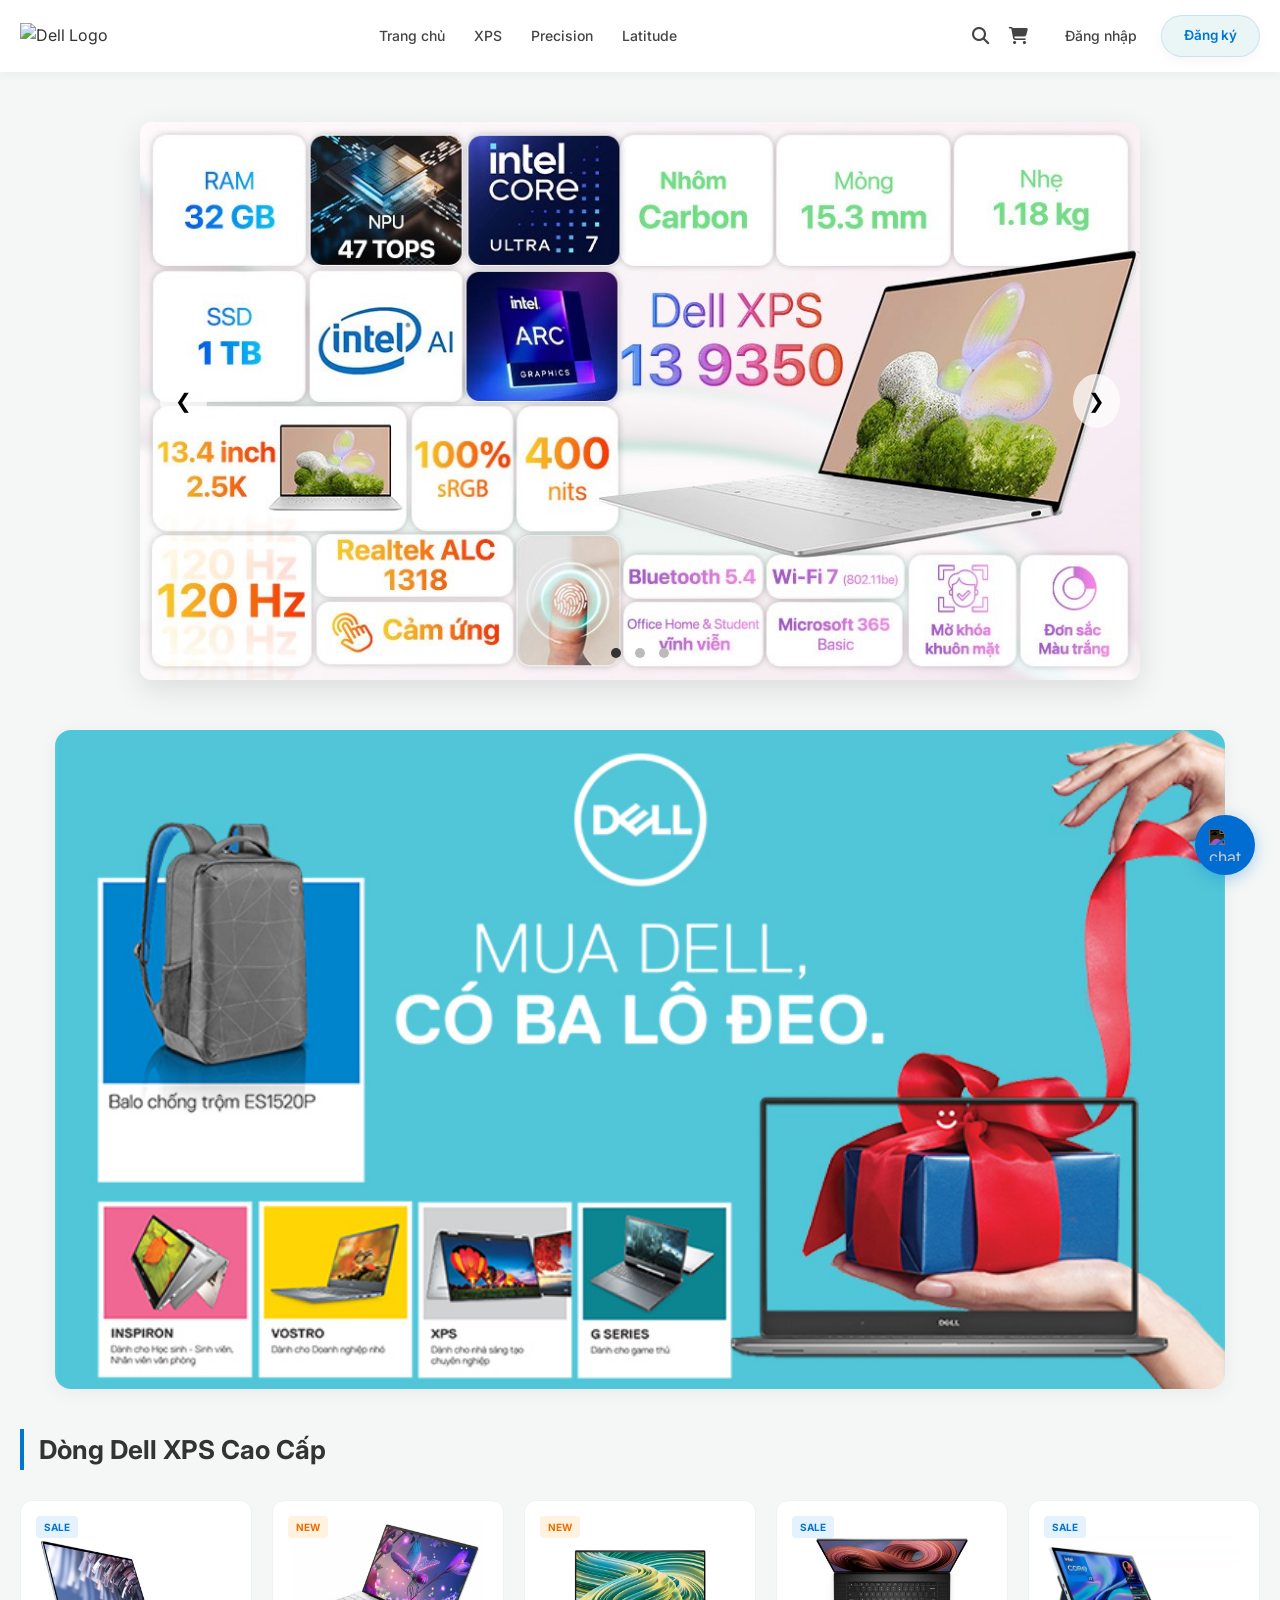
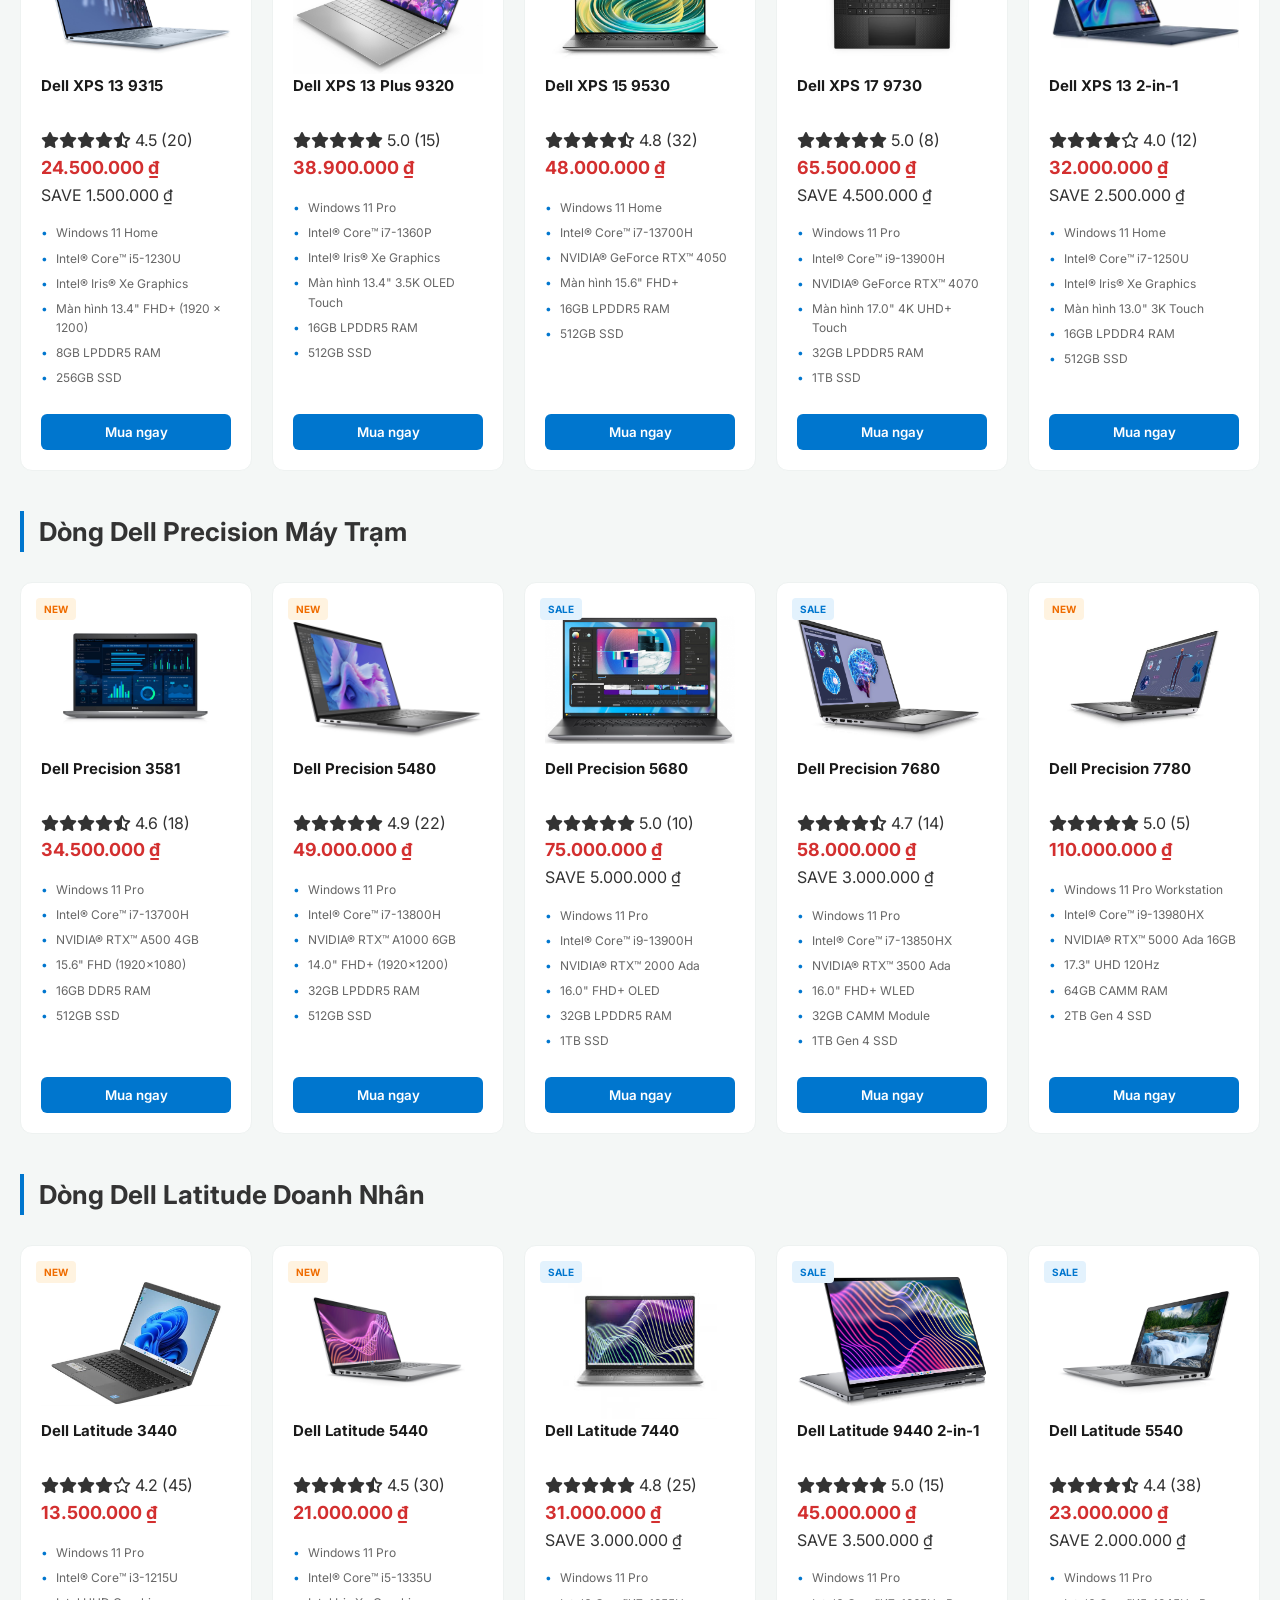
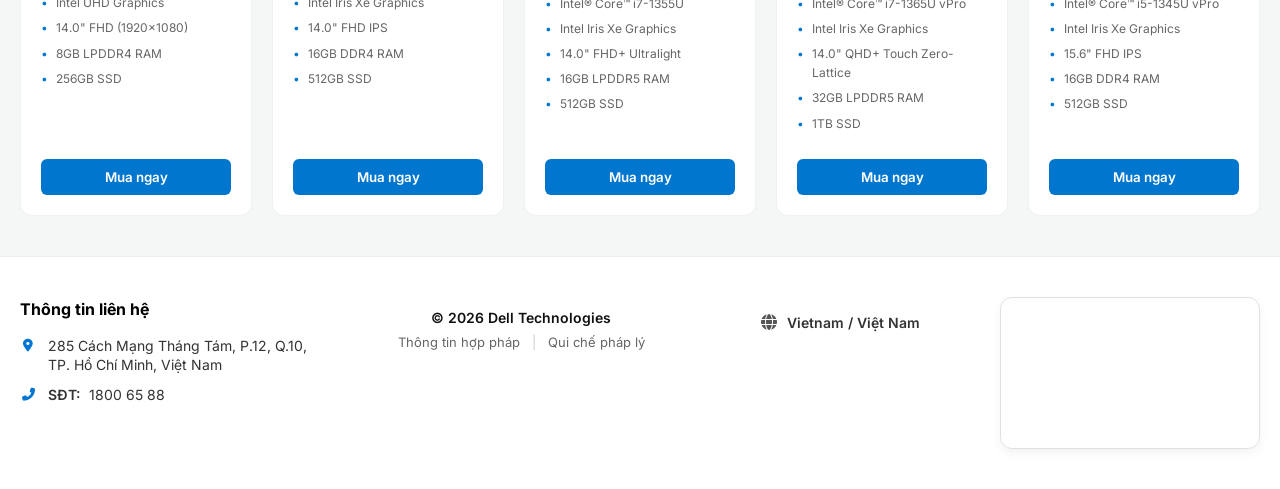
==== commit 53c8a078: "fix" ====
--- a/index.html
+++ b/index.html
@@ -42,8 +42,8 @@
 </div>
     
     <div class="auth-buttons" id="auth-section">
-        <a href="auth.html" class="btn-login" onclick="loginSimulate()">Đăng nhập</a>
-        <a href="auth.html" class="btn-register">Đăng ký</a>
+        <a href="login.html" class="btn-login" onclick="loginSimulate()">Đăng nhập</a>
+        <a href="register.html" class="btn-register">Đăng ký</a>
     </div>
 
     <div class="user-logged-in" id="user-section" style="display: none;">
@@ -101,7 +101,7 @@
                         <div class="p-rating"><i class="fas fa-star"></i><i class="fas fa-star"></i><i class="fas fa-star"></i><i class="fas fa-star"></i><i class="fas fa-star-half-alt"></i> <span>4.5 (20)</span></div>
                         <div class="p-price-box">
                             <p class="price-current">24.500.000 ₫</p>
-                            <p class="price-old">26.000.000 ₫ <span class="save-tag">SAVE 1.500.000 ₫</span></p>
+                            <p class="save-tag">SAVE 1.500.000 ₫</p>
                         </div>
                         <ul class="p-specs">
                             <li>Windows 11 Home</li>
@@ -125,7 +125,7 @@
                         <div class="p-rating"><i class="fas fa-star"></i><i class="fas fa-star"></i><i class="fas fa-star"></i><i class="fas fa-star"></i><i class="fas fa-star"></i> <span>5.0 (15)</span></div>
                         <div class="p-price-box">
                             <p class="price-current">38.900.000 ₫</p>
-                            <p class="price-old">42.900.000 ₫ <span class="save-tag">SAVE 4.000.000 ₫</span></p>
+                            
                         </div>
                         <ul class="p-specs">
                             <li>Windows 11 Pro</li>
@@ -149,7 +149,7 @@
                         <div class="p-rating"><i class="fas fa-star"></i><i class="fas fa-star"></i><i class="fas fa-star"></i><i class="fas fa-star"></i><i class="fas fa-star-half-alt"></i> <span>4.8 (32)</span></div>
                         <div class="p-price-box">
                             <p class="price-current">48.000.000 ₫</p>
-                            <p class="price-old">51.000.000 ₫ <span class="save-tag">SAVE 3.000.000 ₫</span></p>
+                            
                         </div>
                         <ul class="p-specs">
                             <li>Windows 11 Home</li>
@@ -174,7 +174,7 @@
                         <div class="p-rating"><i class="fas fa-star"></i><i class="fas fa-star"></i><i class="fas fa-star"></i><i class="fas fa-star"></i><i class="fas fa-star"></i> <span>5.0 (8)</span></div>
                         <div class="p-price-box">
                             <p class="price-current">65.500.000 ₫</p>
-                            <p class="price-old">70.000.000 ₫ <span class="save-tag">SAVE 4.500.000 ₫</span></p>
+                            <p class="save-tag">SAVE 4.500.000 ₫</p>
                         </div>
                         <ul class="p-specs">
                             <li>Windows 11 Pro</li>
@@ -199,7 +199,7 @@
                         <div class="p-rating"><i class="fas fa-star"></i><i class="fas fa-star"></i><i class="fas fa-star"></i><i class="fas fa-star"></i><i class="far fa-star"></i> <span>4.0 (12)</span></div>
                         <div class="p-price-box">
                             <p class="price-current">32.000.000 ₫</p>
-                            <p class="price-old">34.500.000 ₫ <span class="save-tag">SAVE 2.500.000 ₫</span></p>
+                            <p class="save-tag">SAVE 2.500.000 ₫</p>
                         </div>
                         <ul class="p-specs">
                             <li>Windows 11 Home</li>
@@ -227,7 +227,7 @@
                         <div class="p-rating"><i class="fas fa-star"></i><i class="fas fa-star"></i><i class="fas fa-star"></i><i class="fas fa-star"></i><i class="fas fa-star-half-alt"></i> <span>4.6 (18)</span></div>
                         <div class="p-price-box">
                             <p class="price-current">34.500.000 ₫</p>
-                            <p class="price-old">36.000.000 ₫ <span class="save-tag">SAVE 1.500.000 ₫</span></p>
+                            
                         </div>
                         <ul class="p-specs">
                             <li>Windows 11 Pro</li>
@@ -251,7 +251,7 @@
                         <div class="p-rating"><i class="fas fa-star"></i><i class="fas fa-star"></i><i class="fas fa-star"></i><i class="fas fa-star"></i><i class="fas fa-star"></i> <span>4.9 (22)</span></div>
                         <div class="p-price-box">
                             <p class="price-current">49.000.000 ₫</p>
-                            <p class="price-old">52.000.000 ₫ <span class="save-tag">SAVE 3.000.000 ₫</span></p>
+                            
                         </div>
                         <ul class="p-specs">
                             <li>Windows 11 Pro</li>
@@ -275,7 +275,7 @@
                         <div class="p-rating"><i class="fas fa-star"></i><i class="fas fa-star"></i><i class="fas fa-star"></i><i class="fas fa-star"></i><i class="fas fa-star"></i> <span>5.0 (10)</span></div>
                         <div class="p-price-box">
                             <p class="price-current">75.000.000 ₫</p>
-                            <p class="price-old">80.000.000 ₫ <span class="save-tag">SAVE 5.000.000 ₫</span></p>
+                            <p class="save-tag">SAVE 5.000.000 ₫</p>
                         </div>
                         <ul class="p-specs">
                             <li>Windows 11 Pro</li>
@@ -299,7 +299,7 @@
                         <div class="p-rating"><i class="fas fa-star"></i><i class="fas fa-star"></i><i class="fas fa-star"></i><i class="fas fa-star"></i><i class="fas fa-star-half-alt"></i> <span>4.7 (14)</span></div>
                         <div class="p-price-box">
                             <p class="price-current">58.000.000 ₫</p>
-                            <p class="price-old">61.000.000 ₫ <span class="save-tag">SAVE 3.000.000 ₫</span></p>
+                            <p class="save-tag">SAVE 3.000.000 ₫</p>
                         </div>
                         <ul class="p-specs">
                             <li>Windows 11 Pro</li>
@@ -323,7 +323,7 @@
                         <div class="p-rating"><i class="fas fa-star"></i><i class="fas fa-star"></i><i class="fas fa-star"></i><i class="fas fa-star"></i><i class="fas fa-star"></i> <span>5.0 (5)</span></div>
                         <div class="p-price-box">
                             <p class="price-current">110.000.000 ₫</p>
-                            <p class="price-old">120.000.000 ₫ <span class="save-tag">SAVE 10.000.000 ₫</span></p>
+                           
                         </div>
                         <ul class="p-specs">
                             <li>Windows 11 Pro Workstation</li>
@@ -351,7 +351,7 @@
                         <div class="p-rating"><i class="fas fa-star"></i><i class="fas fa-star"></i><i class="fas fa-star"></i><i class="fas fa-star"></i><i class="far fa-star"></i> <span>4.2 (45)</span></div>
                         <div class="p-price-box">
                             <p class="price-current">13.500.000 ₫</p>
-                            <p class="price-old">15.000.000 ₫ <span class="save-tag">SAVE 1.500.000 ₫</span></p>
+                            
                         </div>
                         <ul class="p-specs">
                             <li>Windows 11 Pro</li>
@@ -375,7 +375,7 @@
                         <div class="p-rating"><i class="fas fa-star"></i><i class="fas fa-star"></i><i class="fas fa-star"></i><i class="fas fa-star"></i><i class="fas fa-star-half-alt"></i> <span>4.5 (30)</span></div>
                         <div class="p-price-box">
                             <p class="price-current">21.000.000 ₫</p>
-                            <p class="price-old">23.500.000 ₫ <span class="save-tag">SAVE 2.500.000 ₫</span></p>
+                            
                         </div>
                         <ul class="p-specs">
                             <li>Windows 11 Pro</li>
@@ -399,7 +399,7 @@
                         <div class="p-rating"><i class="fas fa-star"></i><i class="fas fa-star"></i><i class="fas fa-star"></i><i class="fas fa-star"></i><i class="fas fa-star"></i> <span>4.8 (25)</span></div>
                         <div class="p-price-box">
                             <p class="price-current">31.000.000 ₫</p>
-                            <p class="price-old">34.000.000 ₫ <span class="save-tag">SAVE 3.000.000 ₫</span></p>
+                            <p class="save-tag">SAVE 3.000.000 ₫</p>
                         </div>
                         <ul class="p-specs">
                             <li>Windows 11 Pro</li>
@@ -423,7 +423,7 @@
                         <div class="p-rating"><i class="fas fa-star"></i><i class="fas fa-star"></i><i class="fas fa-star"></i><i class="fas fa-star"></i><i class="fas fa-star"></i> <span>5.0 (15)</span></div>
                         <div class="p-price-box">
                             <p class="price-current">45.000.000 ₫</p>
-                            <p class="price-old">48.500.000 ₫ <span class="save-tag">SAVE 3.500.000 ₫</span></p>
+                            <p class="save-tag">SAVE 3.500.000 ₫</p>
                         </div>
                         <ul class="p-specs">
                             <li>Windows 11 Pro</li>
@@ -447,7 +447,7 @@
                         <div class="p-rating"><i class="fas fa-star"></i><i class="fas fa-star"></i><i class="fas fa-star"></i><i class="fas fa-star"></i><i class="fas fa-star-half-alt"></i> <span>4.4 (38)</span></div>
                         <div class="p-price-box">
                             <p class="price-current">23.000.000 ₫</p>
-                            <p class="price-old">25.000.000 ₫ <span class="save-tag">SAVE 2.000.000 ₫</span></p>
+                            <p class="save-tag">SAVE 2.000.000 ₫</p>
                         </div>
                         <ul class="p-specs">
                             <li>Windows 11 Pro</li>
--- a/style.css
+++ b/style.css
@@ -232,149 +232,120 @@
 @media (max-width: 768px) {
     .product-grid { grid-template-columns: repeat(2, 1fr); }
 }
-/* Giao diện Đăng nhập / Đăng ký */
-.auth-body {
-    background-color: #f6f6f6;
+
+/* --- Base Styles --- */
+.tech-footer {
+    background-color: #ffffff; /* Nền trắng tinh khôi */
+    color: #333; /* Màu chữ xám đậm sang trọng */
+    border-top: 1px solid #f1f1f1; /* Đường kẻ phân cách cực mờ */
+    padding: 30px 0; /* Khoảng cách trên dưới thoáng hơn */
+    font-family: 'Segoe UI', 'Helvetica Neue', Arial, sans-serif;
+    font-size: 14px;
+    line-height: 1.5;
+}
+
+.footer-wrap {
+    max-width: 1200px;
+    margin: 0 auto;
+    padding: 0 20px;
+    display: flex;
+    justify-content: space-between; /* Đẩy 3 phần ra 2 bên và giữa */
+    align-items: center; /* Căn giữa theo chiều dọc */
+    flex-wrap: wrap; /* Tự động xuống dòng trên mobile */
+}
+
+/* --- Từng Phần --- */
+.footer-area {
+    margin-bottom: 0px; /* Reset margin */
+}
+
+/* 1. Phần Liên hệ */
+.contact-area {
+    flex: 0 0 320px; /* Cố định độ rộng khoảng 30% */
+}
+
+.footer-title {
+    font-size: 16px;
+    font-weight: 600;
+    margin-bottom: 12px;
+    color: #111;
+}
+
+.footer-item {
+    display: flex;
+    align-items: flex-start;
+    margin-bottom: 8px;
+}
+
+.footer-item i {
+    color: #0076d2; /* Màu xanh Dell tinh tế cho biểu tượng */
+    font-size: 13px;
+    margin-right: 10px;
+    margin-top: 4px; /* Căn i thẳng hàng với dòng đầu */
+}
+
+.footer-item p {
     margin: 0;
-    display: flex;
-    justify-content: center;
+    flex: 1;
+}
+
+.footer-item .label {
+    font-weight: 600;
+    margin-right: 5px;
+}
+
+/* 2. Phần Thông tin / Hợp pháp */
+.info-area {
+    flex: 1; /* Cột giữa rộng nhất */
+    text-align: center;
+    padding: 0 30px;
+}
+
+.copyright-main {
+    font-weight: 500;
+    font-size: 14px;
+    margin-bottom: 8px;
+    color: #111;
+}
+
+.legal-wrap {
+    color: #888;
+    font-size: 13px;
+}
+
+.legal-wrap a {
+    text-decoration: none;
+    color: #666;
+    transition: color 0.3s ease; /* Hiệu ứng hover mượt mà */
+}
+
+.legal-wrap a:hover {
+    color: #0076d2;
+}
+
+.divider {
+    margin: 0 8px;
+}
+
+/* 3. Phần Khu vực */
+.region-area {
+    flex: 0 0 auto; /* Khu vực này chỉ rộng vừa đủ chứa nội dung */
+    text-align: right;
+}
+
+.region-selector {
+    display: flex;
     align-items: center;
-    height: 100vh;
-    font-family: 'Roboto', sans-serif;
-}
-
-.auth-wrapper {
-    width: 100%;
-    max-width: 450px;
-    padding: 20px;
-}
-
-.auth-container {
-    background: #fff;
-    border: 1px solid #e0e0e0;
-    box-shadow: 0 10px 40px rgba(0,0,0,0.08);
-    padding: 40px;
-}
-
-.auth-header {
-    text-align: center;
-    margin-bottom: 30px;
-}
-
-.auth-header img {
-    height: 32px;
-    margin-bottom: 25px;
-}
-
-/* Tabs */
-.auth-tabs {
-    display: flex;
-    border-bottom: 1px solid #eee;
-}
-
-.tab-btn {
-    flex: 1;
-    background: none;
-    border: none;
-    padding: 12px;
+    font-weight: bold;
+    color: #333;
     font-size: 14px;
-    font-weight: 700;
-    color: #999;
-    cursor: pointer;
-    transition: 0.3s;
-}
-
-.tab-btn.active {
-    color: #0076ce;
-    border-bottom: 2px solid #0076ce;
-}
-
-/* Nội dung Form */
-.auth-content {
-    display: none;
-}
-
-.auth-content.active {
-    display: block;
-    animation: fadeIn 0.4s ease;
-}
-
-@keyframes fadeIn {
-    from { opacity: 0; transform: translateY(10px); }
-    to { opacity: 1; transform: translateY(0); }
-}
-
-.input-field {
-    margin-bottom: 18px;
-}
-
-.input-field label {
-    display: block;
-    font-size: 13px;
-    font-weight: 500;
-    margin-bottom: 6px;
-    color: #333;
-}
-
-.input-field input {
-    width: 100%;
-    padding: 12px;
-    border: 1px solid #ccc;
-    font-size: 14px;
-    outline: none;
-    transition: 0.2s;
-}
-
-.input-field input:focus {
-    border-color: #0076ce;
-}
-
-.btn-main-blue {
-    width: 100%;
-    padding: 14px;
-    background: #0076ce;
-    color: #fff;
-    border: none;
-    font-size: 14px;
-    font-weight: 700;
-    cursor: pointer;
-    margin-top: 10px;
-}
-
-.btn-main-blue:hover {
-    background: #005a9e;
-}
-
-.form-options {
-    display: flex;
-    justify-content: space-between;
-    font-size: 13px;
-    margin-bottom: 20px;
-    color: #666;
-}
-
-.form-options a { color: #0076ce; text-decoration: none; }
-
-.policy-text {
-    font-size: 12px;
-    line-height: 1.5;
-    color: #888;
-    margin-bottom: 20px;
-}
-
-.policy-text a { color: #0076ce; text-decoration: none; }
-
-.auth-footer {
-    text-align: center;
-    margin-top: 30px;
-}
-
-.auth-footer a {
-    color: #888;
-    text-decoration: none;
-    font-size: 13px;
-}
-
+}
+
+.region-selector i {
+    font-size: 16px;
+    color: #555;
+    margin-right: 8px;
+}
 
 /* --- Responsive (Cho màn hình nhỏ) --- */
 @media (max-width: 992px) {
@@ -561,6 +532,11 @@
     from { opacity: 0; transform: translateY(10px); }
     to { opacity: 1; transform: translateY(0); }
 }
+
+@keyframes fadeIn {
+    from { opacity: 0; transform: translateY(10px); }
+    to { opacity: 1; transform: translateY(0); }
+}
 .cart-wrapper {
     position: relative; /* Gốc tọa độ cho các phần tử con */
     display: flex;
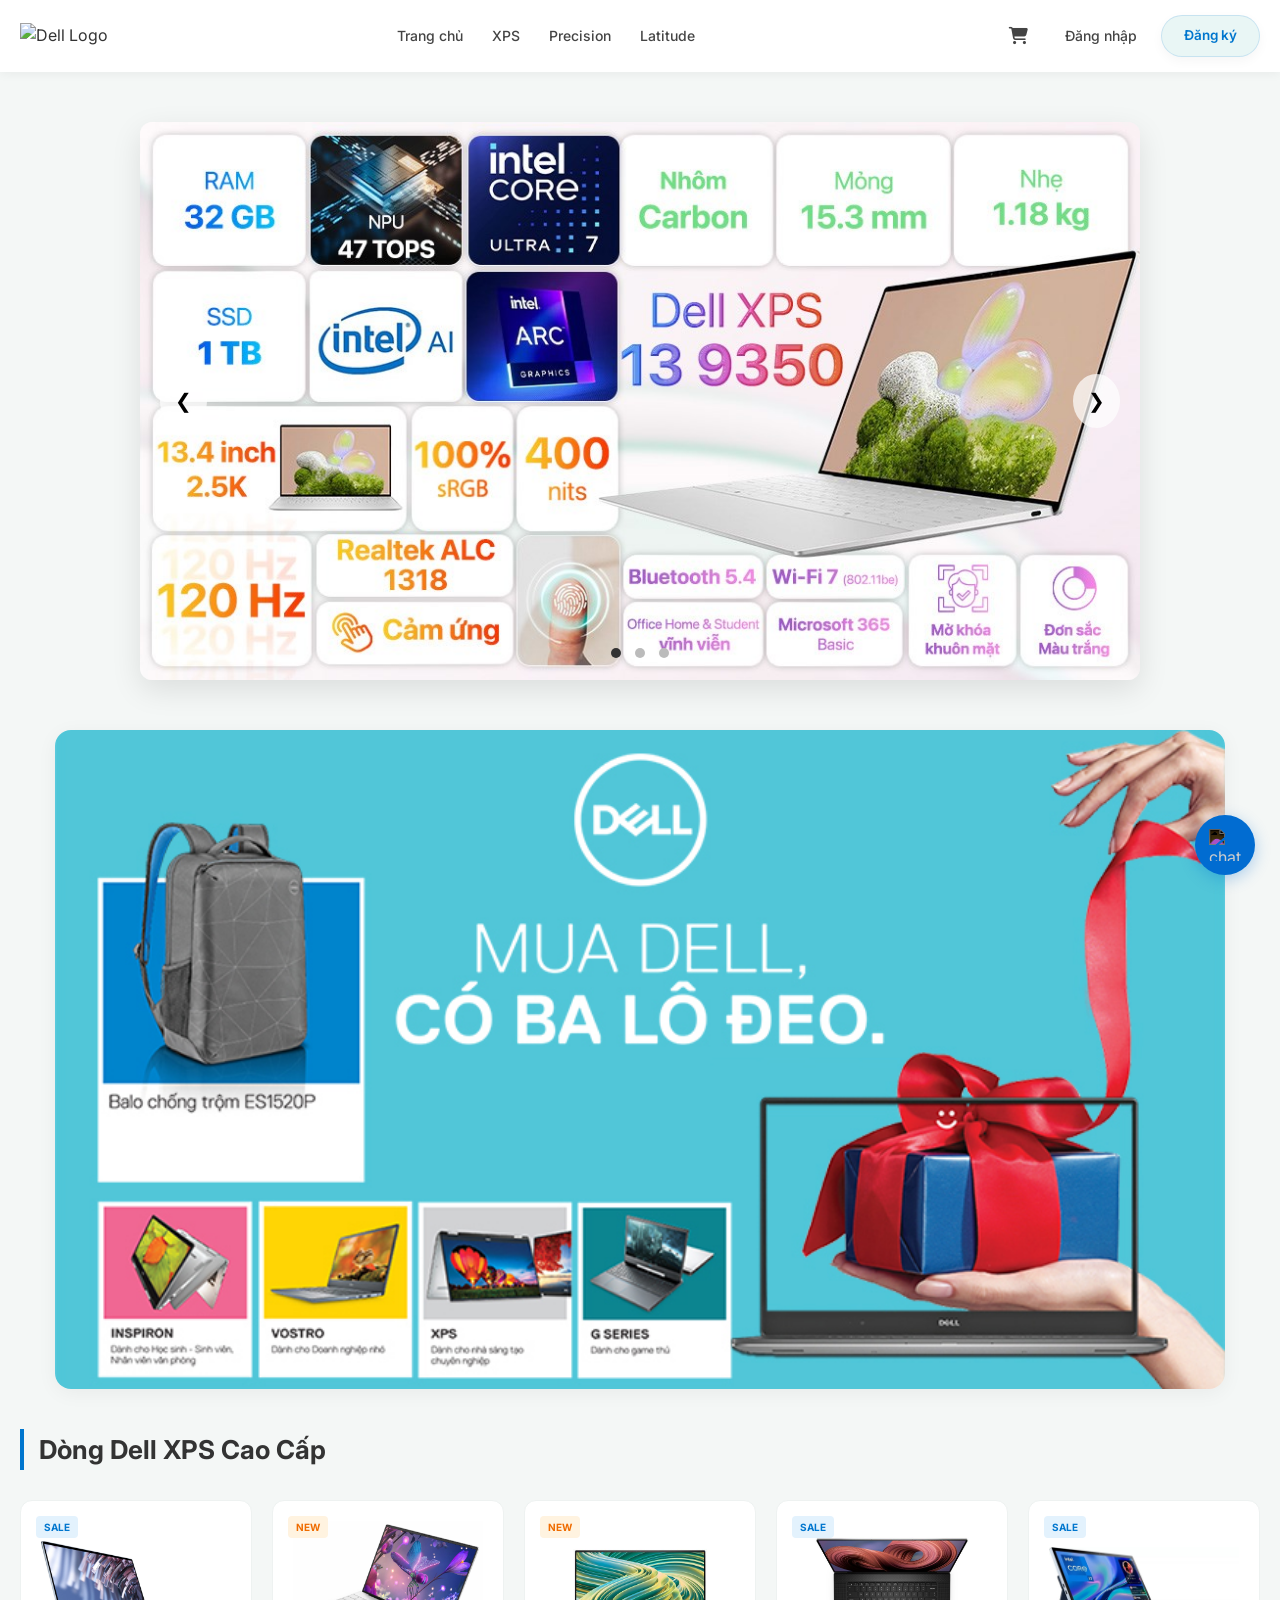
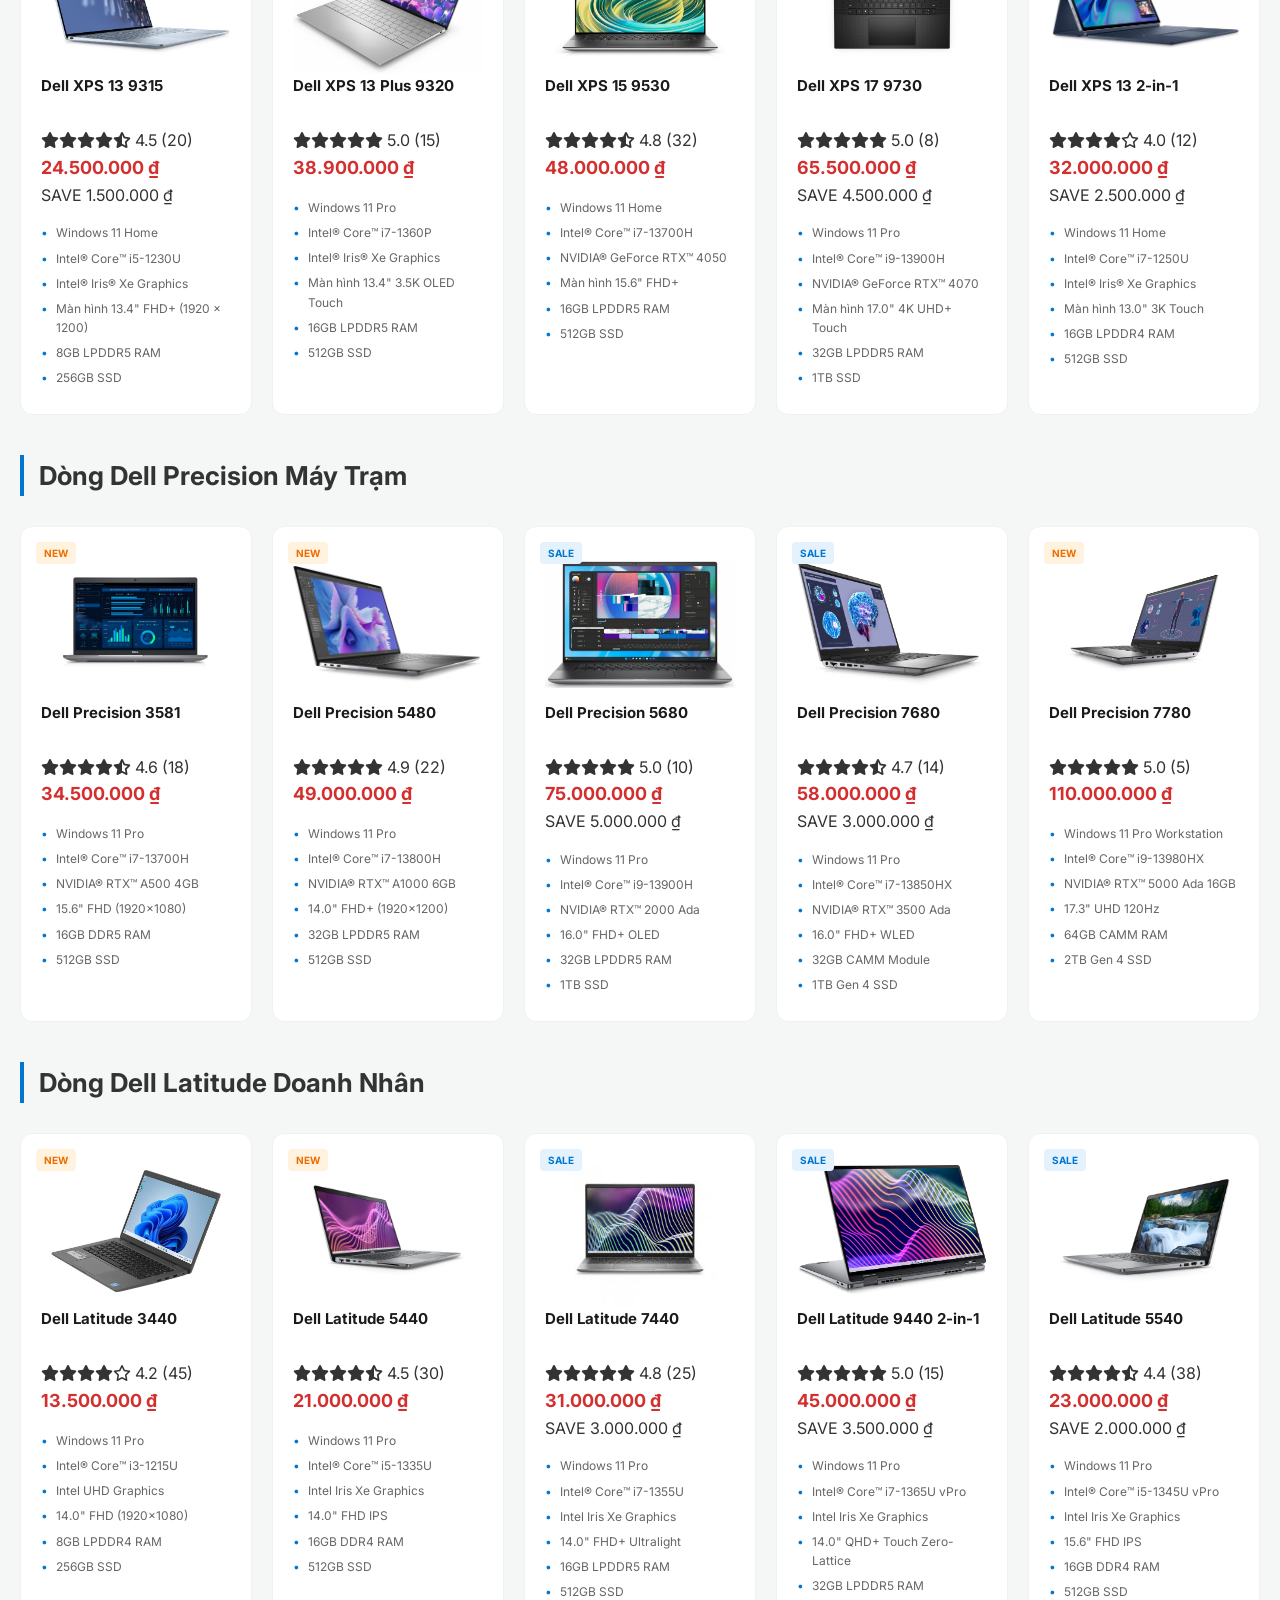
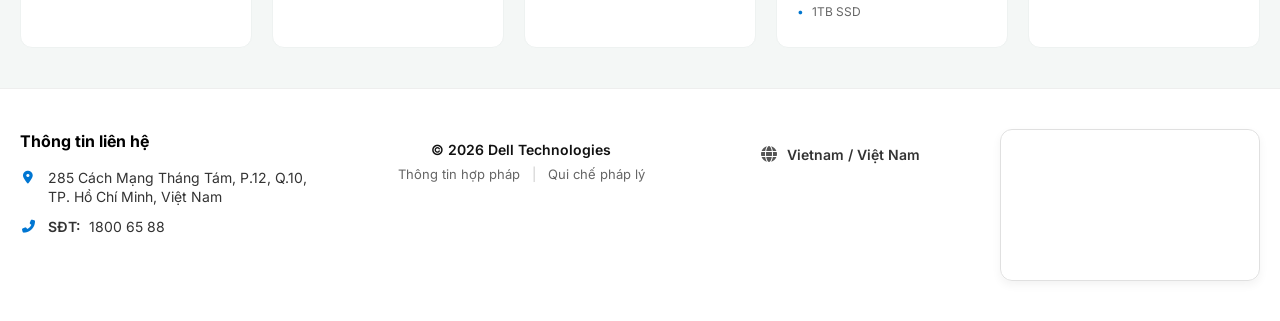
==== commit c6d74bcf: "fix1" ====
--- a/index.html
+++ b/index.html
@@ -24,9 +24,9 @@
             <a href="#precision-section">Precision</a>
             <a href="#latitude-section">Latitude</a>
         </div>
-        <div class="nav-icons">
 <div class="nav-icons">
-    <i class="fas fa-search"></i>
+
+              
     
     <div class="cart-wrapper">
     <i class="fas fa-shopping-cart" id="cart-icon"></i>
@@ -466,7 +466,37 @@
 
         </main>
     </div>
-
+ <div id="detailPage" class="detail-overlay">
+    <div class="detail-container">
+        <button class="btn-back" onclick="closeDetail()">
+            <i class="fas fa-chevron-left"></i> Quay lại trang chủ
+        </button>
+        
+        <div class="detail-content">
+            <div class="detail-image">
+                <img id="detailImg" src="" alt="Dell Product">
+            </div>
+            
+            <div class="detail-info">
+                <h1 id="detailName"></h1>
+                <p id="detailPrice" class="detail-price"></p>
+                
+                <div class="specs-section">
+                    <div class="specs-header">
+                        <i class="fas fa-microchip"></i>
+                        <span>Cấu hình chi tiết</span>
+                    </div>
+                    <ul id="detailSpecsList">
+                        </ul>
+                </div>
+
+                <div class="detail-footer-note">
+                    <p>* Thông số kĩ thuật có thể thay đổi tùy theo phiên bản và khu vực.</p>
+                </div>
+            </div>
+        </div>
+    </div>
+ </div>
 <div id="chat-icon" onclick="openChatbot()">
     <img src="https://cdn-icons-png.flaticon.com/512/134/134914.png" alt="chat-icon">
 </div>
--- a/style.css
+++ b/style.css
@@ -874,4 +874,146 @@
 .promo-banner-link:hover .promo-banner-img {
     transform: translateY(-3px); /* Nổi lên một chút */
     box-shadow: 0 8px 25px rgba(0, 0, 0, 0.1); /* Đổ bóng đậm hơn một chút khi nổi lên */
-}+}
+/*phần tìm kiếm trong .navbar
+/* Container bao quanh thanh search */
+.nav-search-wrapper {
+    display: flex;
+    align-items: center;
+    position: relative;
+    background: #f4f4f4; /* Màu xám rất nhạt để phân biệt với nền trắng của nav */
+    border-radius: 20px;
+    padding: 5px 15px;
+    margin: 0 15px; /* Tạo khoảng cách với giỏ hàng và menu */
+    transition: all 0.3s ease;
+    border: 1px solid transparent;
+}
+
+/* Hiệu ứng khi nhấn vào ô search */
+.nav-search-wrapper:focus-within {
+    background: #fff;
+    border-color: #0076ce;
+    box-shadow: 0 2px 8px rgba(0, 0, 0, 0.05);
+}
+
+/* Ô input chính */
+#nav-search-input {
+    border: none;
+    background: transparent;
+    outline: none;
+    font-size: 14px;
+    font-weight: 300; /* Làm chữ mảnh cho giống font Dell */
+    color: #333;
+    width: 150px; /* Độ rộng vừa phải để không chiếm hết chỗ của menu */
+    transition: width 0.4s ease;
+    font-family: 'Roboto', sans-serif !important;
+}
+
+/* Khi click vào thì thanh search dài ra một chút cho sang */
+#nav-search-input:focus {
+    width: 220px;
+}
+
+/* Nút icon search */
+#nav-search-submit {
+    background: none;
+    border: none;
+    color: #555;
+    cursor: pointer;
+    padding-left: 8px;
+    display: flex;
+    align-items: center;
+    transition: color 0.3s;
+}
+
+#nav-search-submit:hover {
+    color: #0076ce;
+}
+
+/* Tùy chỉnh placeholder cho mảnh và xám nhẹ */
+#nav-search-input::placeholder {
+    color: #999;
+    font-weight: 300;
+}
+/* Trang chi tiết toàn màn hình */
+.detail-overlay {
+    display: none;
+    position: fixed;
+    top: 0; left: 0;
+    width: 100%; height: 100%;
+    background: #fdfdfd;
+    z-index: 9999;
+    overflow-y: auto;
+}
+
+.detail-content {
+    display: grid;
+    grid-template-columns: 1.2fr 0.8fr; /* Ưu tiên không gian cho ảnh và bảng specs */
+    gap: 40px;
+    padding: 40px;
+    background: white;
+    border-radius: 30px;
+    box-shadow: 0 10px 50px rgba(0,0,0,0.05);
+}
+
+#detailName {
+    font-size: 32px;
+    color: #2d3436;
+    margin-bottom: 10px;
+    border-left: 5px solid #a8e6cf; /* Nhấn màu Mint */
+    padding-left: 15px;
+}
+
+.detail-price {
+    font-size: 24px;
+    color: #0984e3; /* Màu Sky Blue */
+    font-weight: 700;
+    margin-bottom: 30px;
+}
+
+/* Bảng cấu hình chi tiết */
+.specs-section {
+    background: #f8fbf9;
+    padding: 25px;
+    border-radius: 20px;
+    border: 1px solid #eef5f2;
+}
+
+.specs-header {
+    display: flex;
+    align-items: center;
+    gap: 10px;
+    margin-bottom: 20px;
+    font-weight: bold;
+    color: #2d3436;
+    font-size: 18px;
+}
+
+#detailSpecsList {
+    list-style: none;
+    padding: 0;
+}
+
+#detailSpecsList li {
+    padding: 15px 0;
+    border-bottom: 1px solid #e0e0e0;
+    font-size: 15px;
+    color: #555;
+    display: flex;
+    justify-content: space-between;
+}
+
+#detailSpecsList li:last-child { border: none; }
+
+/* Nút quay lại tinh tế */
+.btn-back {
+    background: #f1f1f1;
+    border: none;
+    padding: 10px 20px;
+    border-radius: 50px;
+    cursor: pointer;
+    margin-bottom: 20px;
+    transition: 0.3s;
+}
+
+.btn-back:hover { background: #e0e0e0; }
